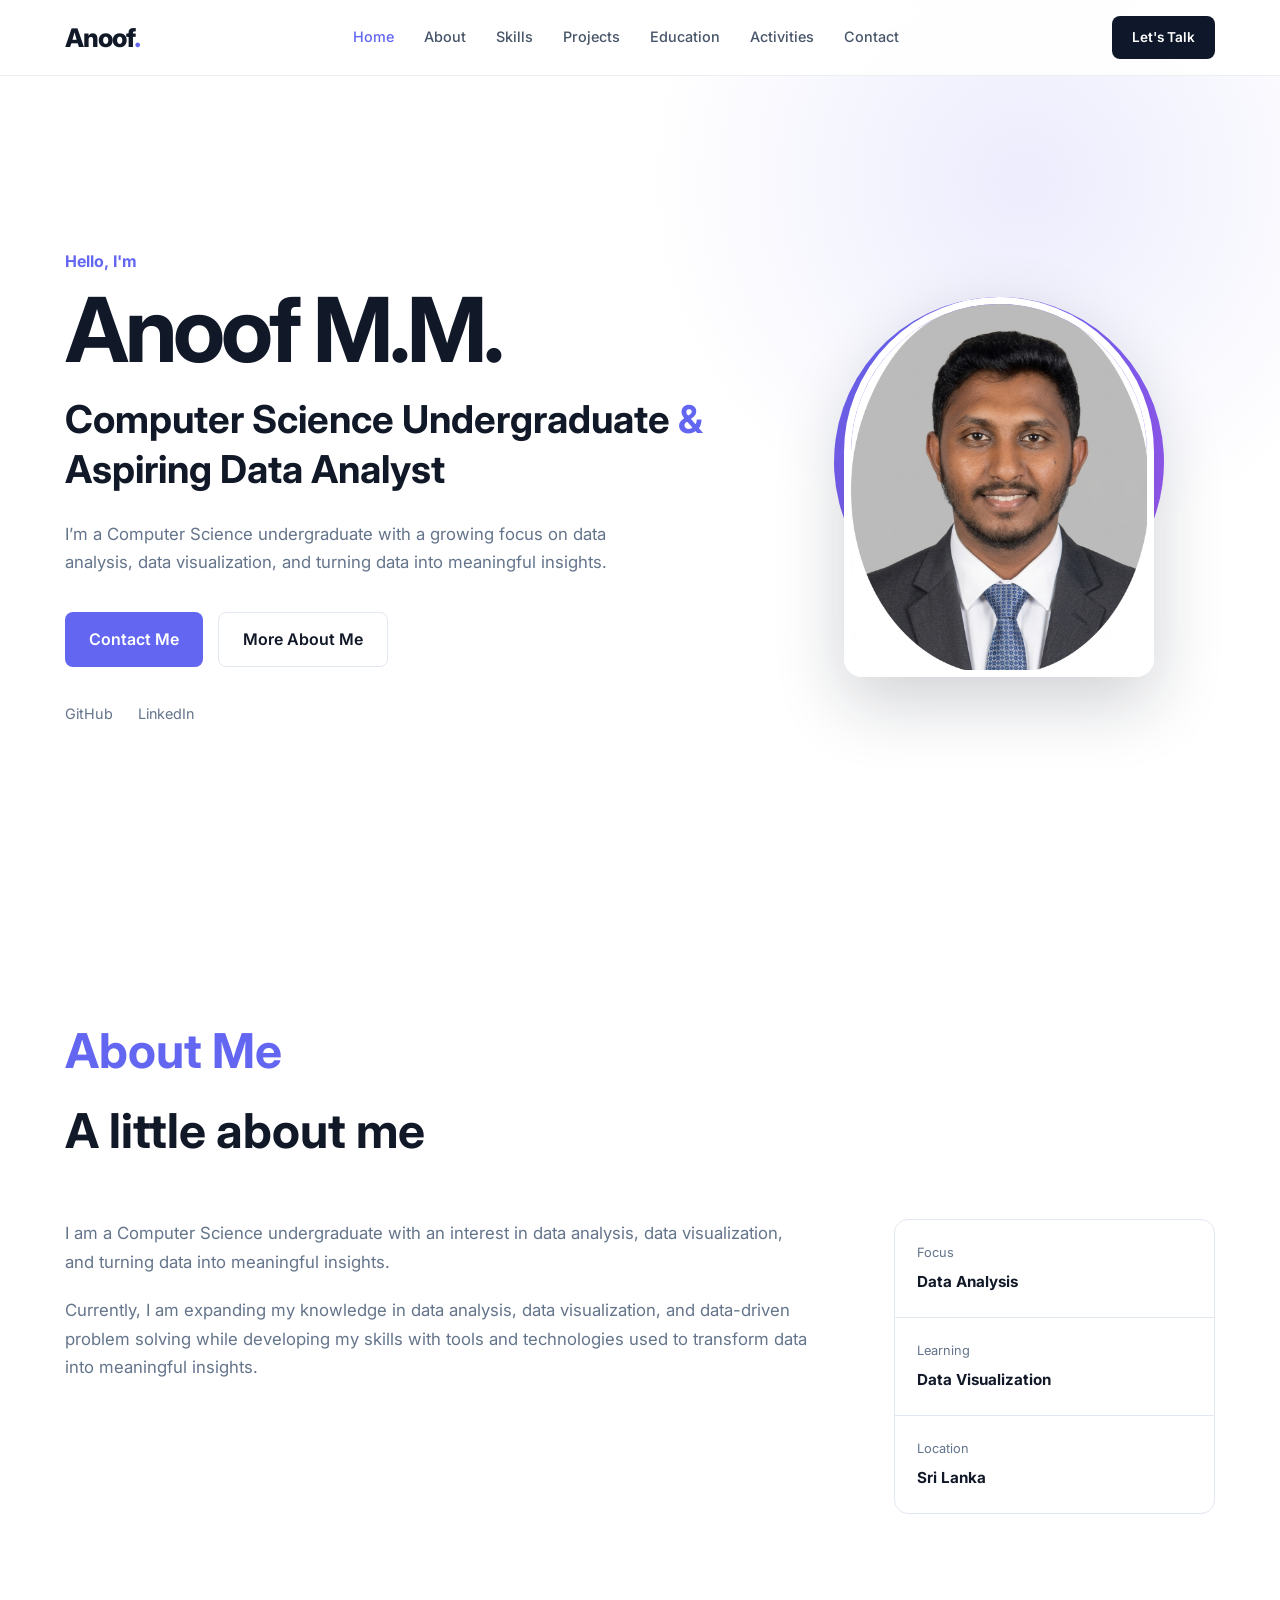
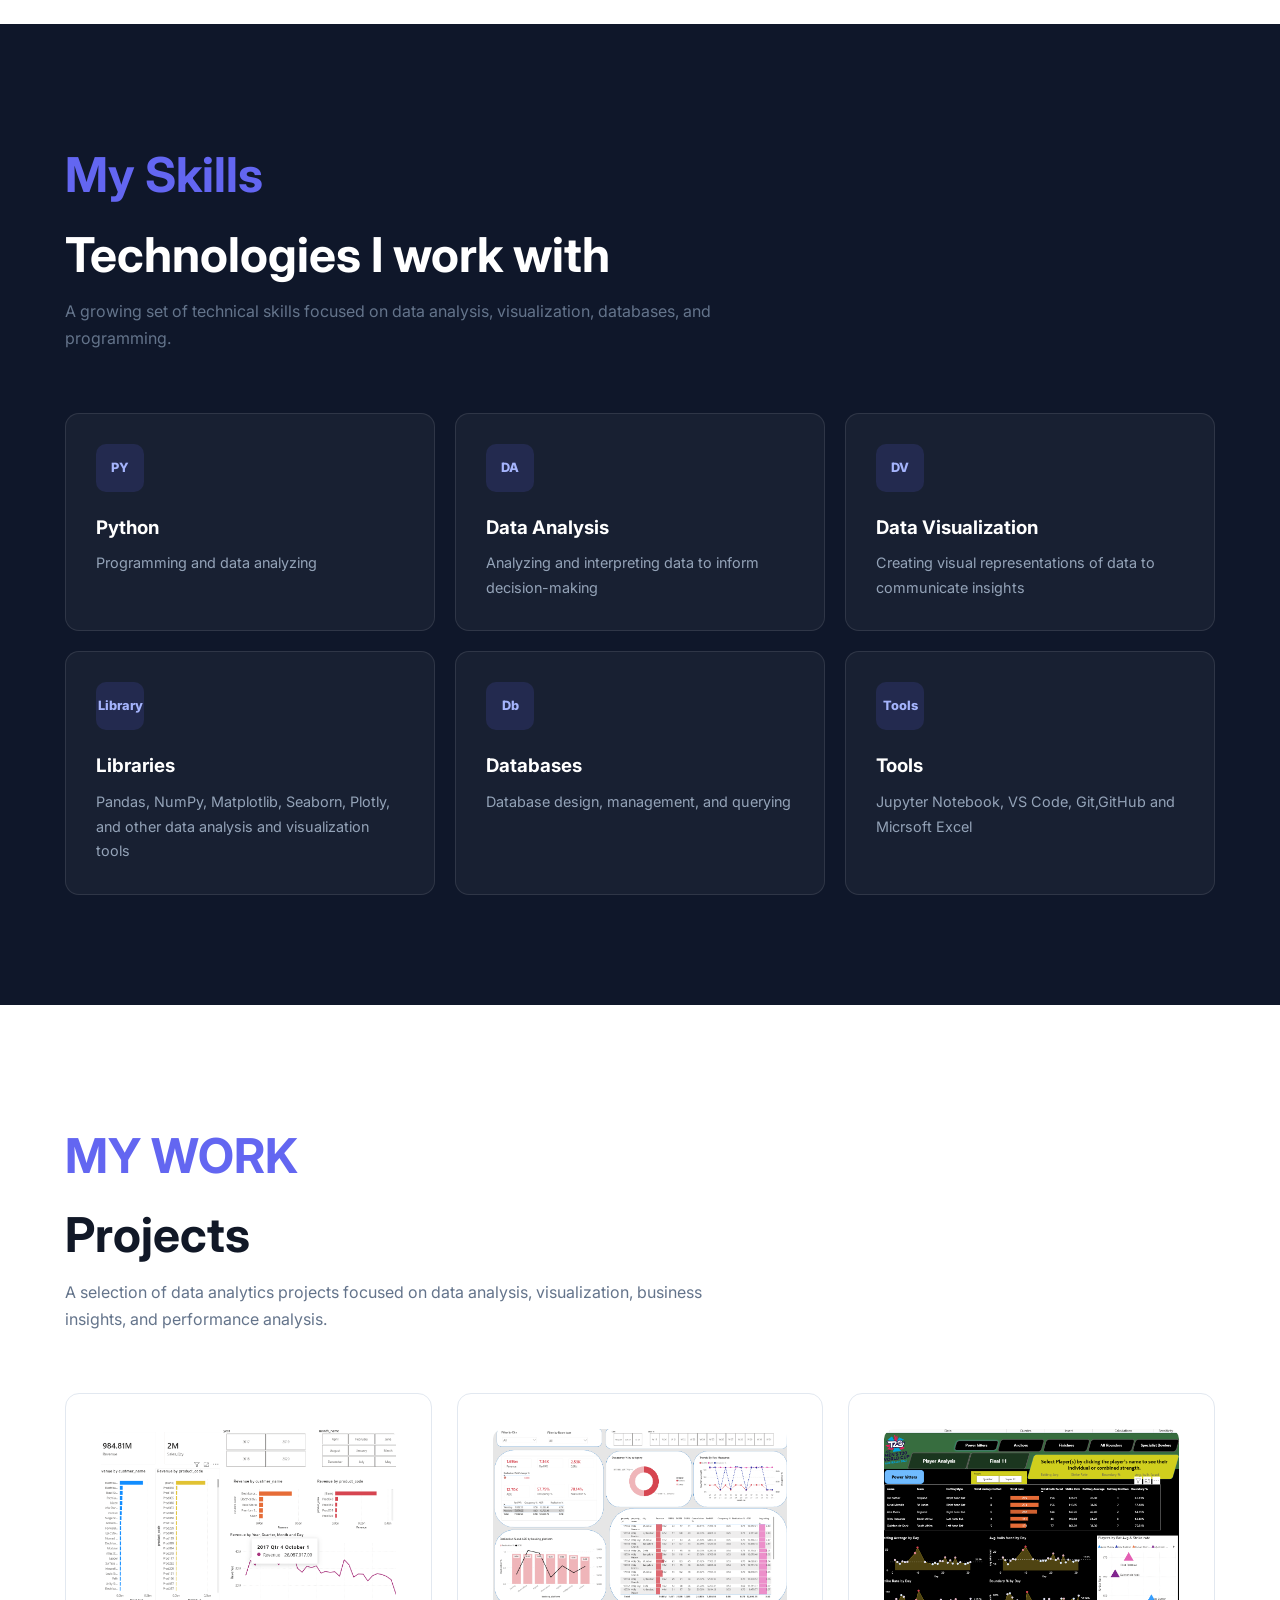
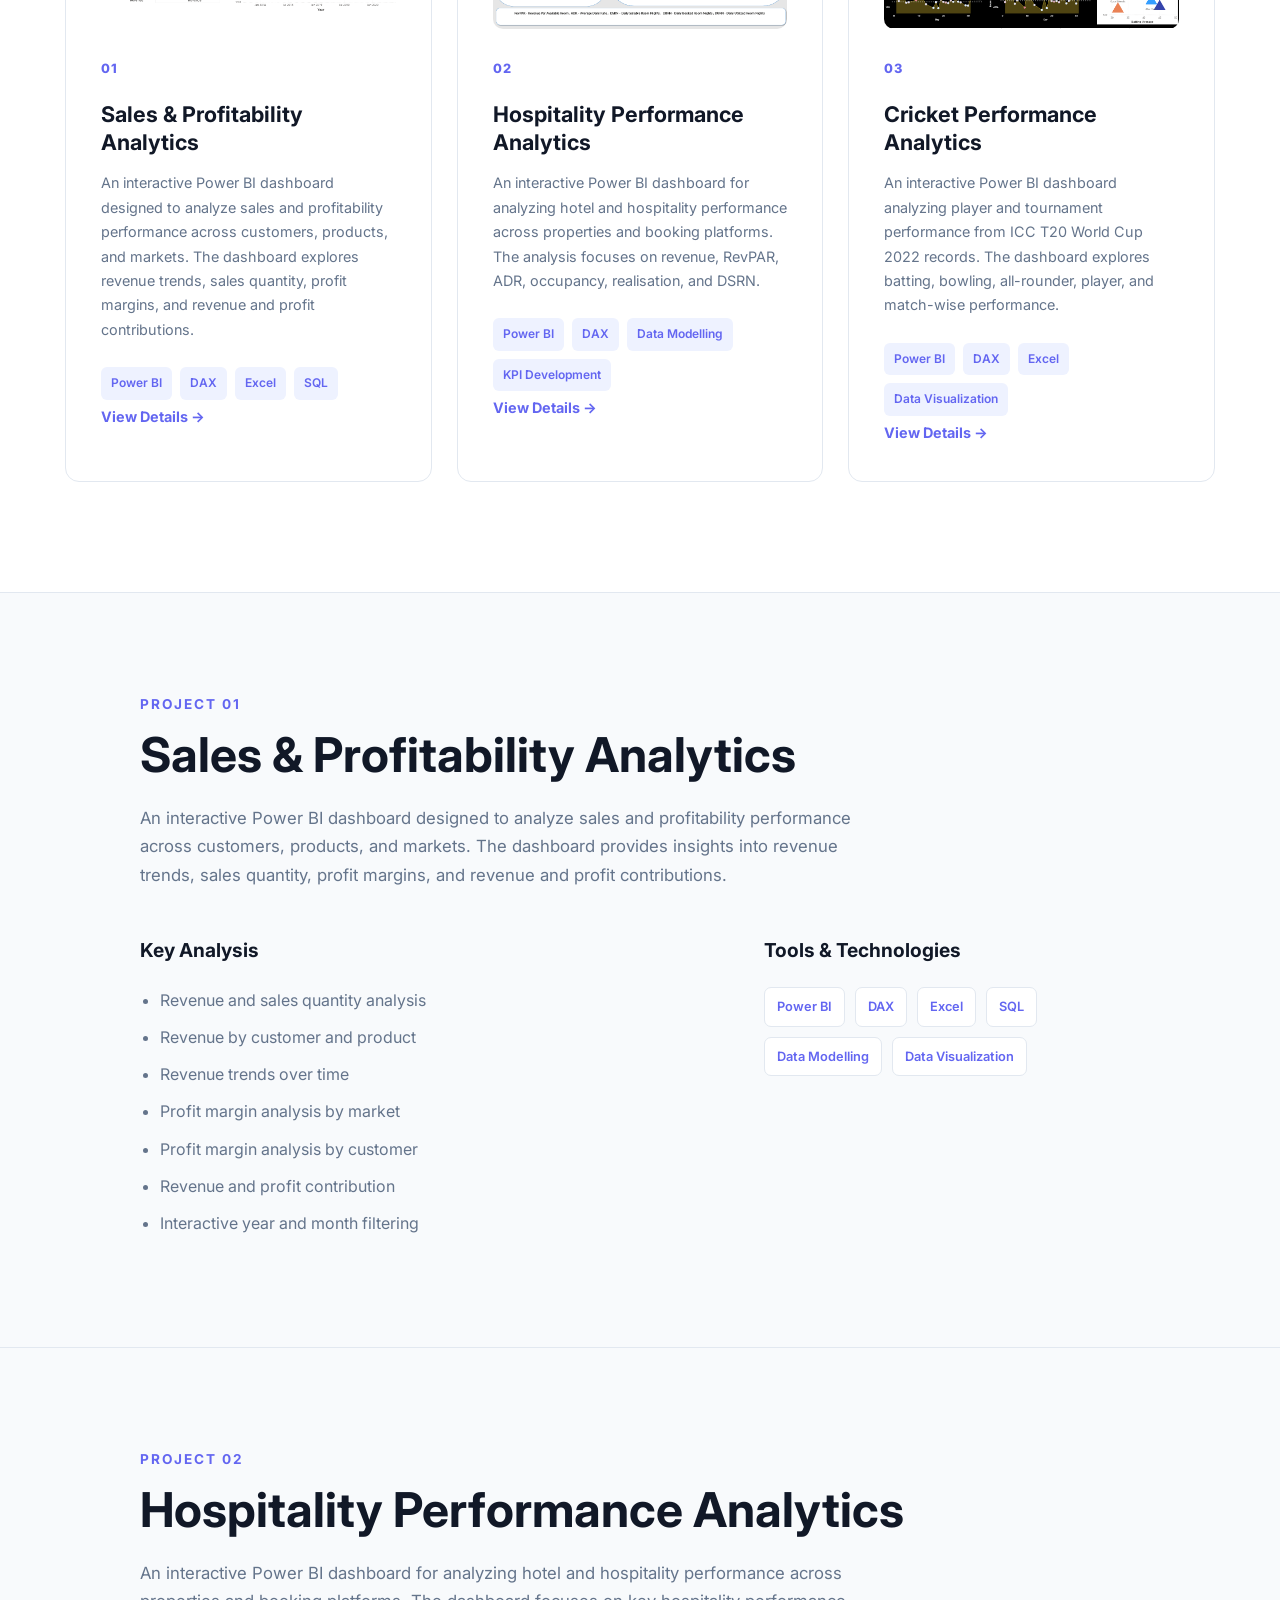
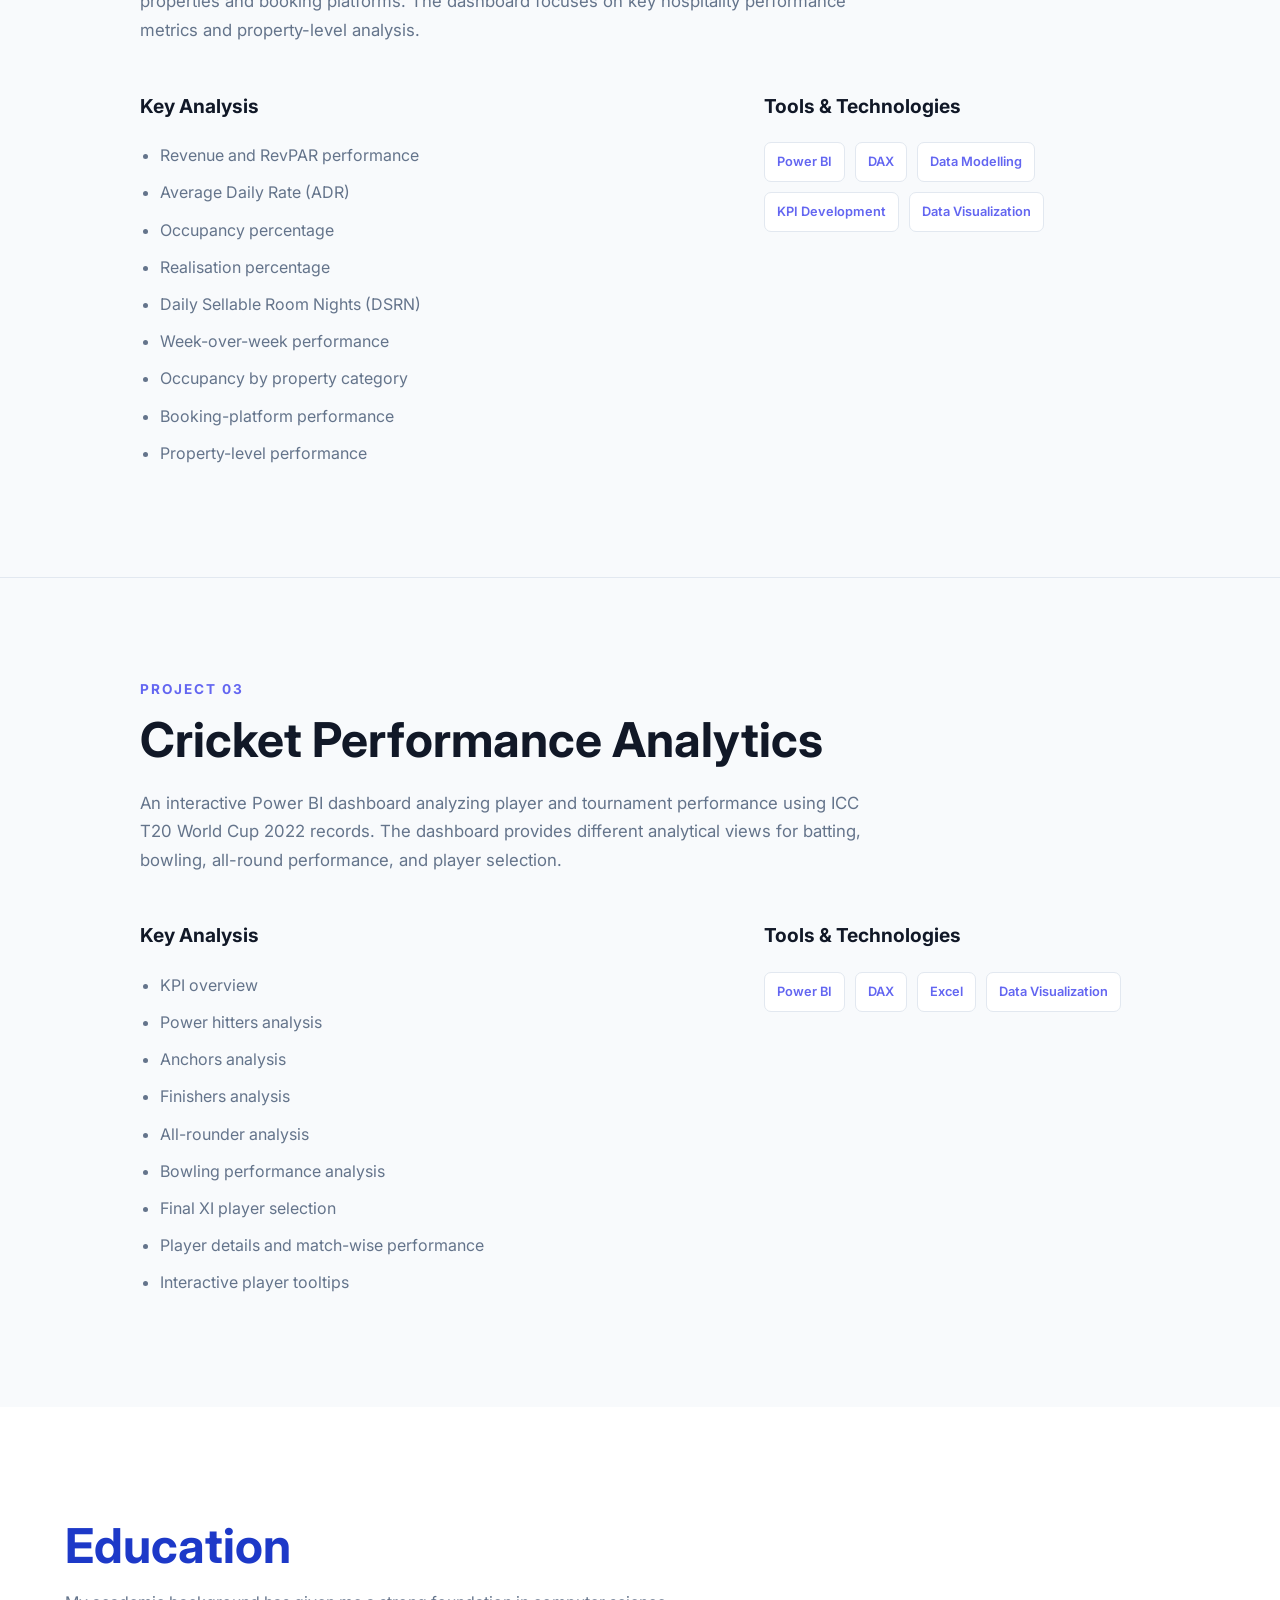
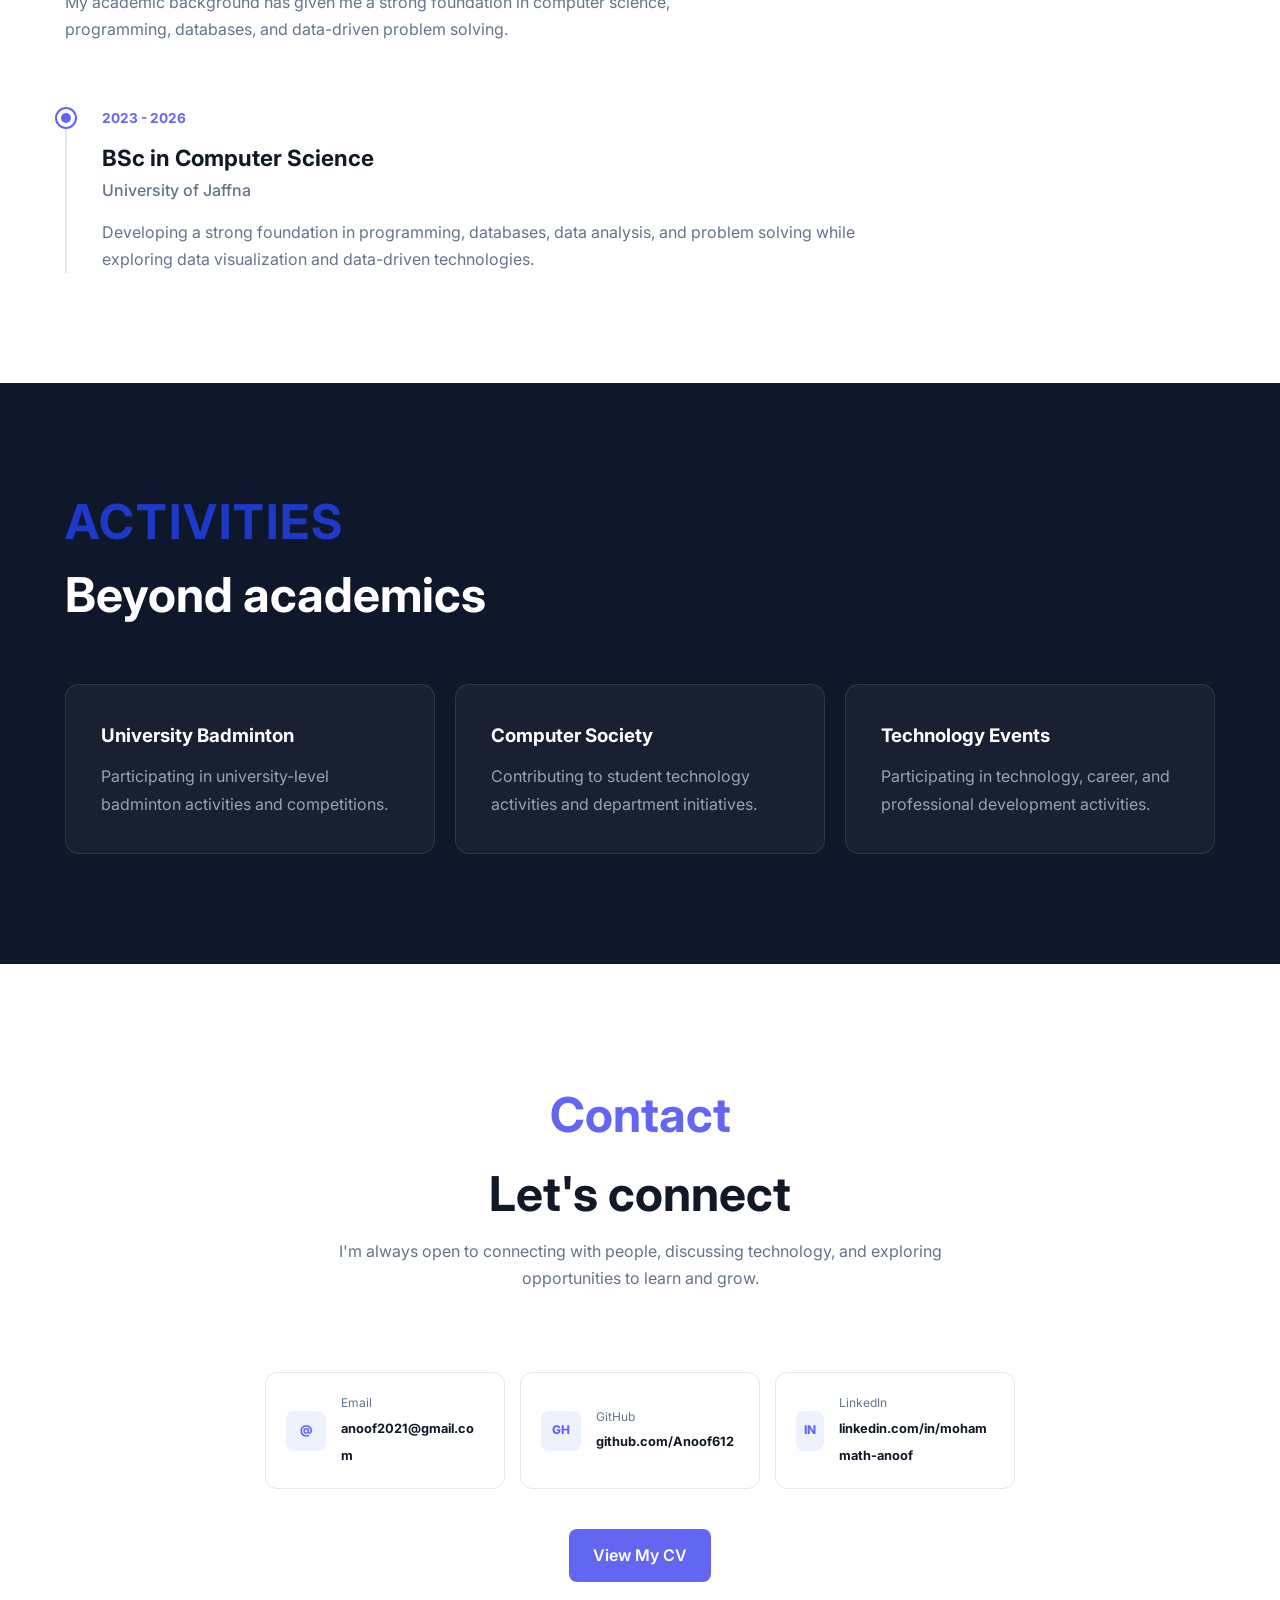
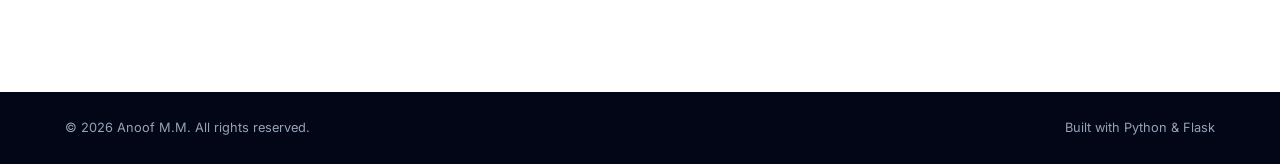
==== index.html @ aae14fd4 "Convert portfolio to static site" ====
<!DOCTYPE html>
<html lang="en">

<head>
    <meta charset="UTF-8">

    <meta name="viewport"
          content="width=device-width, initial-scale=1.0">

    <meta name="description"
          content="Personal portfolio of Anoof M.M. - Computer Science student and aspiring software developer.">

    <title>Anoof M.M. | Computer Science Student</title>

    <link rel="stylesheet"
          href="static/css/style.css">

    <link rel="preconnect"
          href="https://fonts.googleapis.com">

    <link rel="preconnect"
          href="https://fonts.gstatic.com"
          crossorigin>

    <link href="https://fonts.googleapis.com/css2?family=Inter:wght@400;500;600;700;800&display=swap"
          rel="stylesheet">
</head>

<body>

    <!-- ================= NAVBAR ================= -->

    <header class="navbar">

        <div class="container nav-container">

            <a href="#home" class="logo">
                Anoof<span>.</span>
            </a>

            <nav class="nav-menu" id="navMenu">

                <a href="#home" class="nav-link active">
                    Home
                </a>

                <a href="#about" class="nav-link">
                    About
                </a>

                <a href="#skills" class="nav-link">
                    Skills
                </a>

                <a href="#projects" class="nav-link">
                    Projects
                </a>

                <a href="#education" class="nav-link">
                    Education
                </a>

                <a href="#activities" class="nav-link">
                    Activities
                </a>

                <a href="#contact" class="nav-link">
                    Contact
                </a>

            </nav>

            <a href="#contact" class="nav-button">
                Let's Talk
            </a>

            <button class="menu-toggle"
                    id="menuToggle"
                    aria-label="Toggle navigation">

                ☰

            </button>

        </div>

    </header>


    <!-- ================= HERO ================= -->

    <main>

        <section class="hero" id="home">

            <div class="container hero-container">

                <div class="hero-content">

                    <p class="hero-small-text">
                        Hello, I'm
                    </p>

                    <h1>
                        Anoof M.M.
                    </h1>

                    <h2>
                        Computer Science Undergraduate
                        <span>&</span>
                        Aspiring Data Analyst
                    </h2>

                    <p class="hero-description">
                        I’m a Computer Science undergraduate with a growing focus
                        on data analysis, data visualization, and turning data into
                        meaningful insights.
                    </p>

                    <div class="hero-buttons">

                        <a href="#contact"
                           class="btn btn-primary">
                            Contact Me
                        </a>

                        <a href="#about"
                           class="btn btn-secondary">
                            More About Me
                        </a>

                    </div>

                    <div class="social-links">

                        <a href="https://github.com/Anoof612"
                           target="_blank"
                           rel="noopener noreferrer">
                            GitHub
                        </a>

                        <a href="https://linkedin.com/in/mohammath-anoof"
                           target="_blank"
                           rel="noopener noreferrer">
                            LinkedIn
                        </a>

                    </div>

                </div>


                <div class="hero-image-container">

                    <div class="hero-image-background"></div>

                    <img src="static/images/profile.png"
                         alt="Anoof M.M."
                         class="profile-image">

                </div>

            </div>

        </section>


        <!-- ================= ABOUT ================= -->

        <section class="section" id="about">

            <div class="container">

                <div class="section-heading">

                    <p class="section-label section-title">
                        About Me
                    </p>

                    <h2>
                        A little about me
                    </h2>

                </div>


                <div class="about-content">

                    <div class="about-text">

                        <p>
                            I am a Computer Science undergraduate with an
                            interest in data analysis, data visualization, and
                            turning data into meaningful insights.
                        </p>

                

                        <p>
                            Currently, I am expanding my knowledge in data analysis, data visualization, 
                            and data-driven problem solving while developing my skills with tools and technologies used to 
                            transform data into meaningful insights.

                        </p>

                    </div>


                    <div class="about-card">

                        <div class="about-card-item">
                            <span>Focus</span>
                            <strong>Data Analysis</strong>
                        </div>

                        <div class="about-card-item">
                            <span>Learning</span>
                            <strong>Data Visualization</strong>
                        </div>

                        <div class="about-card-item">
                            <span>Location</span>
                            <strong>Sri Lanka</strong>
                        </div>

                    </div>

                </div>

            </div>

        </section>


        <!-- ================= SKILLS ================= -->

        <section class="section section-dark" id="skills">

            <div class="container">

                <div class="section-heading">

                    <p class="section-label section-title">
                        My Skills
                    </p>

                    <h2>
                        Technologies I work with
                    </h2>
                    <p>
                        A growing set of technical skills focused on data analysis, visualization, databases, and programming.
                    </p>

                </div>


                <div class="skills-grid">

                    <div class="skill-card">

                        <div class="skill-icon">
                            PY
                        </div>

                        <h3>
                            Python
                        </h3>

                        <p>
                            Programming and data analyzing
                        </p>

                    </div>


                    <div class="skill-card">

                        <div class="skill-icon">
                            DA
                        </div>

                        <h3>
                            Data Analysis
                        </h3>

                        <p>
                            Analyzing and interpreting data to inform decision-making
                        </p>

                    </div>


                    <div class="skill-card">

                        <div class="skill-icon">
                            DV
                        </div>

                        <h3>
                           Data Visualization
                        </h3>

                        <p>
                            Creating visual representations of data to communicate insights
                        </p>

                    </div>


                    <div class="skill-card">

                        <div class="skill-icon">
                            Library
                        </div>

                        <h3>
                            Libraries
                        </h3>

                        <p>
                            
                            Pandas, NumPy, Matplotlib, Seaborn, Plotly, and other data analysis and visualization tools
                        </p>

                    </div>


                    <div class="skill-card">

                        <div class="skill-icon">
                            Db
                        </div>

                        <h3>
                            Databases
                        </h3>

                        <p>
                            Database design, management, and querying
                        </p>

                    </div>


                    <div class="skill-card">

                        <div class="skill-icon">
                            Tools
                        </div>

                        <h3>
                            Tools
                        </h3>

                        <p>
                            Jupyter Notebook, VS Code, Git,GitHub and Micrsoft Excel
                        </p>

                    </div>

                </div>

            </div>

        </section>

        
<!-- =========================================
     PROJECTS
========================================= -->

<section class="section" id="projects">

    <div class="container">

        <div class="section-heading">

            <p class="section-label section-title">
                MY WORK
            </p>

            <h2 class="section-title">
                Projects
            </h2>

            <p>
                A selection of data analytics projects focused on
                data analysis, visualization, business insights,
                and performance analysis.
            </p>

        </div>


        <div class="projects-grid">


            <!-- PROJECT 1 -->

            <div class="project-card">

                <div class="project-image">
                    <img src="static/images/sales-dashboard.png"
                         alt="Sales & Profitability Analytics">
                </div>

                <div class="project-content">

                    <span class="project-number">
                        01
                    </span>

                    <h3>
                        Sales & Profitability Analytics
                    </h3>

                    <p>
                        An interactive Power BI dashboard designed
                        to analyze sales and profitability performance
                        across customers, products, and markets.
                        The dashboard explores revenue trends,
                        sales quantity, profit margins, and revenue
                        and profit contributions.
                    </p>

                    <div class="project-tools">

                        <span>Power BI</span>
                        <span>DAX</span>
                        <span>Excel</span>
                        <span>SQL</span>

                    </div>

                    <a href="#project-sales" class="project-link">
                        View Details →
                    </a>

                </div>

            </div>


            <!-- PROJECT 2 -->

            <div class="project-card">

                <div class="project-image">
                    <img src="static/images/hospitality-dashboard.png"
                         alt="Hospitality Performance Analytics">
                </div>

                <div class="project-content">

                    <span class="project-number">
                        02
                    </span>

                    <h3>
                        Hospitality Performance Analytics
                    </h3>

                    <p>
                        An interactive Power BI dashboard for
                        analyzing hotel and hospitality performance
                        across properties and booking platforms.
                        The analysis focuses on revenue, RevPAR,
                        ADR, occupancy, realisation, and DSRN.
                    </p>

                    <div class="project-tools">

                        <span>Power BI</span>
                        <span>DAX</span>
                        <span>Data Modelling</span>
                        <span>KPI Development</span>

                    </div>

                    <a href="#project-hospitality" class="project-link">
                        View Details →
                    </a>

                </div>

            </div>


            <!-- PROJECT 3 -->

            <div class="project-card">

                <div class="project-image">
                    <img src="static/images/cricket-dashboard.png"
                         alt="Cricket Performance Analytics">
                </div>

                <div class="project-content">

                    <span class="project-number">
                        03
                    </span>

                    <h3>
                        Cricket Performance Analytics
                    </h3>

                    <p>
                        An interactive Power BI dashboard analyzing
                        player and tournament performance from
                        ICC T20 World Cup 2022 records. The dashboard
                        explores batting, bowling, all-rounder,
                        player, and match-wise performance.
                    </p>

                    <div class="project-tools">

                        <span>Power BI</span>
                        <span>DAX</span>
                        <span>Excel</span>
                        <span>Data Visualization</span>

                    </div>
                    
                    <a href="#project-cricket" class="project-link">
                        View Details →
                    </a>

                </div>

            </div>


        </div>

    </div>

</section>



<!-- =========================================
     PROJECT DETAILS
========================================= -->

<section class="project-details-section" id="project-sales">

    <div class="container">

        <div class="project-details">

            <p class="section-label">
                PROJECT 01
            </p>

            <h2>Sales & Profitability Analytics</h2>

            <p class="project-details-description">
                An interactive Power BI dashboard designed to analyze
                sales and profitability performance across customers,
                products, and markets. The dashboard provides insights
                into revenue trends, sales quantity, profit margins,
                and revenue and profit contributions.
            </p>

            <div class="project-details-grid">

                <div>
                    <h3>Key Analysis</h3>

                    <ul>
                        <li>Revenue and sales quantity analysis</li>
                        <li>Revenue by customer and product</li>
                        <li>Revenue trends over time</li>
                        <li>Profit margin analysis by market</li>
                        <li>Profit margin analysis by customer</li>
                        <li>Revenue and profit contribution</li>
                        <li>Interactive year and month filtering</li>
                    </ul>
                </div>

                <div>
                    <h3>Tools & Technologies</h3>

                    <div class="detail-tools">
                        <span>Power BI</span>
                        <span>DAX</span>
                        <span>Excel</span>
                        <span>SQL</span>
                        <span>Data Modelling</span>
                        <span>Data Visualization</span>
                    </div>
                </div>

            </div>

        </div>

    </div>

</section>


<!-- =========================================
     PROJECT 02 DETAILS
========================================= -->

<section class="project-details-section" id="project-hospitality">

    <div class="container">

        <div class="project-details">

            <p class="section-label">
                PROJECT 02
            </p>

            <h2>Hospitality Performance Analytics</h2>

            <p class="project-details-description">
                An interactive Power BI dashboard for analyzing hotel
                and hospitality performance across properties and
                booking platforms. The dashboard focuses on key
                hospitality performance metrics and property-level
                analysis.
            </p>

            <div class="project-details-grid">

                <div>
                    <h3>Key Analysis</h3>

                    <ul>
                        <li>Revenue and RevPAR performance</li>
                        <li>Average Daily Rate (ADR)</li>
                        <li>Occupancy percentage</li>
                        <li>Realisation percentage</li>
                        <li>Daily Sellable Room Nights (DSRN)</li>
                        <li>Week-over-week performance</li>
                        <li>Occupancy by property category</li>
                        <li>Booking-platform performance</li>
                        <li>Property-level performance</li>
                    </ul>
                </div>

                <div>
                    <h3>Tools & Technologies</h3>

                    <div class="detail-tools">
                        <span>Power BI</span>
                        <span>DAX</span>
                        <span>Data Modelling</span>
                        <span>KPI Development</span>
                        <span>Data Visualization</span>
                    </div>
                </div>

            </div>

        </div>

    </div>

</section>


<!-- =========================================
     PROJECT 03 DETAILS
========================================= -->

<section class="project-details-section" id="project-cricket">

    <div class="container">

        <div class="project-details">

            <p class="section-label">
                PROJECT 03
            </p>

            <h2>Cricket Performance Analytics</h2>

            <p class="project-details-description">
                An interactive Power BI dashboard analyzing player
                and tournament performance using ICC T20 World Cup
                2022 records. The dashboard provides different
                analytical views for batting, bowling, all-round
                performance, and player selection.
            </p>

            <div class="project-details-grid">

                <div>
                    <h3>Key Analysis</h3>

                    <ul>
                        <li>KPI overview</li>
                        <li>Power hitters analysis</li>
                        <li>Anchors analysis</li>
                        <li>Finishers analysis</li>
                        <li>All-rounder analysis</li>
                        <li>Bowling performance analysis</li>
                        <li>Final XI player selection</li>
                        <li>Player details and match-wise performance</li>
                        <li>Interactive player tooltips</li>
                    </ul>
                </div>

                <div>
                    <h3>Tools & Technologies</h3>

                    <div class="detail-tools">
                        <span>Power BI</span>
                        <span>DAX</span>
                        <span>Excel</span>
                        <span>Data Visualization</span>
                    </div>
                </div>

            </div>

        </div>

    </div>

</section>






        <!-- ================= EDUCATION ================= -->

        <section class="section" id="education">

            <div class="container">

                <div class="section-heading">

                    <p class="education-title">
                        Education
                    </p>

                    <p>
                        My academic background has given me a strong foundation in computer science, 
                        programming, databases, and data-driven problem solving.
                    </p>

                </div>


                <div class="timeline">

                    <div class="timeline-item">

                        <div class="timeline-dot"></div>

                        <div class="timeline-content">

                            <span class="timeline-date">
                                2023 - 2026
                            </span>

                            <h3>
                                BSc in Computer Science
                            </h3>

                            <h4>
                                University of Jaffna
                            </h4>

                            <p>
                                Developing a strong foundation in programming, databases, data analysis, and
                                problem solving while exploring data visualization and data-driven technologies.
                            </p>

                        </div>

                    </div>

                </div>

            </div>

        </section>


        <!-- ================= ACTIVITIES ================= -->

        <section class="section section-dark" id="activities">

            <div class="container">

                <div class="section-heading">

                    <p class="section-label education-title">
                        Activities
                    </p>

                    <h2>
                        Beyond academics
                    </h2>

                </div>


                <div class="activity-grid">

                    <div class="activity-card">

                        <h3>
                            University Badminton
                        </h3>

                        <p>
                            Participating in university-level
                            badminton activities and competitions.
                        </p>

                    </div>


                    <div class="activity-card">

                        <h3>
                            Computer Society
                        </h3>

                        <p>
                            Contributing to student technology
                            activities and department initiatives.
                        </p>

                    </div>


                    <div class="activity-card">

                        <h3>
                            Technology Events
                        </h3>

                        <p>
                            Participating in technology, career,
                            and professional development activities.
                        </p>

                    </div>

                </div>

            </div>

        </section>


        <!-- ================= CONTACT ================= -->

        <section class="section contact-section"
                 id="contact">

            <div class="container contact-container">

                <div class="section-heading">

                    <p class="section-label section-title">
                        Contact
                    </p>

                    <h2>
                        Let's connect
                    </h2>

                    <p>
                        I'm always open to connecting with people,
                        discussing technology, and exploring
                        opportunities to learn and grow.
                    </p>

                </div>


                <div class="contact-links">

                    <a href="mailto:anoof2021@gmail.com"
                       class="contact-card">

                        <span class="contact-icon">
                            @
                        </span>

                        <div>
                            <span>Email</span>
                            <strong>
                                anoof2021@gmail.com
                            </strong>
                        </div>

                    </a>


                    <a href="https://github.com/Anoof612"
                       target="_blank"
                       rel="noopener noreferrer"
                       class="contact-card">

                        <span class="contact-icon">
                            GH
                        </span>

                        <div>
                            <span>GitHub</span>
                            <strong>
                                github.com/Anoof612
                            </strong>
                        </div>

                    </a>


                    <a href="https://linkedin.com/in/mohammath-anoof"
                       target="_blank"
                       rel="noopener noreferrer"
                       class="contact-card">

                        <span class="contact-icon">
                            IN
                        </span>

                        <div>
                            <span>LinkedIn</span>
                            <strong>
                                linkedin.com/in/mohammath-anoof
                            </strong>
                        </div>

                    </a>

                </div>


                <a href="static/resume/Anoof-CV.pdf"
                   class="btn btn-primary download-btn"
                   target="_blank">

                    View My CV

                </a>

            </div>

        </section>

    </main>


    <!-- ================= FOOTER ================= -->

    <footer>

        <div class="container footer-container">

            <p>
                © 2026 Anoof M.M. All rights reserved.
            </p>

            <p>
                Built with Python & Flask
            </p>

        </div>

    </footer>


    <script src="static/js/script.js">
    </script>

</body>

</html>
---- static/css/style.css ----
/* =========================================
   RESET
========================================= */

* {
    margin: 0;
    padding: 0;
    box-sizing: border-box;
}

html {
    scroll-behavior: smooth;
}

body {
    font-family: "Inter", sans-serif;
    background: #ffffff;
    color: #111827;
    line-height: 1.7;
}

a {
    text-decoration: none;
    color: inherit;
}

img {
    max-width: 100%;
    display: block;
}


/* =========================================
   VARIABLES
========================================= */

:root {
    --primary: #6366f1;
    --primary-dark: #4f46e5;

    --dark: #0f172a;
    --dark-light: #111827;

    --text: #111827;
    --text-light: #64748b;

    --border: #e2e8f0;

    --white: #ffffff;

    --container: 1150px;

    --transition: 0.3s ease;
}


/* =========================================
   GENERAL
========================================= */

.container {
    width: min(92%, var(--container));
    margin: 0 auto;
}

.section {
    padding: 110px 0;
}

.section-dark {
    background: var(--dark);
    color: white;
}

.section-heading {
    margin-bottom: 60px;
}

.section-label {
    color: var(--primary);
    font-size: 0.85rem;
    font-weight: 700;
    text-transform: uppercase;
    letter-spacing: 2px;
    margin-bottom: 10px;
}
.section-title {
    font-size: clamp(2rem, 4vw, 3rem);
    font-weight: 700;
    letter-spacing: 0;
    text-transform: none;
}

.section-heading h2 {
    font-size: clamp(2rem, 4vw, 3rem);
    line-height: 1.2;
    margin-bottom: 15px;
}

.section-heading > p:last-child {
    max-width: 650px;
    color: var(--text-light);
}


/* =========================================
   NAVBAR
========================================= */

.navbar {
    position: fixed;
    top: 0;
    left: 0;
    width: 100%;

    z-index: 1000;

    background: rgba(255, 255, 255, 0.9);

    backdrop-filter: blur(15px);

    border-bottom: 1px solid rgba(226, 232, 240, 0.7);
}

.nav-container {
    height: 75px;

    display: flex;
    align-items: center;
    justify-content: space-between;
}

.logo {
    font-size: 1.6rem;
    font-weight: 800;
    letter-spacing: -1px;
}

.logo span {
    color: var(--primary);
}

.nav-menu {
    display: flex;
    gap: 30px;
}

.nav-link {
    color: #475569;
    font-size: 0.9rem;
    font-weight: 500;

    transition: var(--transition);
}

.nav-link:hover,
.nav-link.active {
    color: var(--primary);
}

.nav-button {
    padding: 10px 20px;

    background: var(--dark);
    color: white;

    border-radius: 8px;

    font-size: 0.85rem;
    font-weight: 600;

    transition: var(--transition);
}

.nav-button:hover {
    background: var(--primary);
}

.menu-toggle {
    display: none;

    border: none;
    background: transparent;

    font-size: 1.7rem;
    cursor: pointer;
}


/* =========================================
   HERO
========================================= */

.hero {
    min-height: 100vh;

    display: flex;
    align-items: center;

    padding-top: 75px;

    background:
        radial-gradient(
            circle at 80% 20%,
            rgba(99, 102, 241, 0.12),
            transparent 30%
        );
}

.hero-container {
    display: grid;

    grid-template-columns:
        1.2fr
        0.8fr;

    align-items: center;

    gap: 70px;
}

.hero-small-text {
    color: var(--primary);

    font-size: 1rem;

    font-weight: 700;

    margin-bottom: 10px;
}

.hero h1 {
    font-size: clamp(3.2rem, 7vw, 6rem);

    line-height: 1;

    letter-spacing: -4px;

    margin-bottom: 20px;
}

.hero h2 {
    font-size: clamp(1.5rem, 3vw, 2.5rem);

    line-height: 1.3;

    max-width: 700px;

    margin-bottom: 25px;
}

.hero h2 span {
    color: var(--primary);
}

.hero-description {
    color: var(--text-light);

    max-width: 600px;

    font-size: 1.05rem;

    margin-bottom: 35px;
}

.hero-buttons {
    display: flex;
    gap: 15px;

    flex-wrap: wrap;
}

.btn {
    display: inline-flex;

    align-items: center;
    justify-content: center;

    padding: 13px 24px;

    border-radius: 8px;

    font-weight: 600;

    transition: var(--transition);
}

.btn-primary {
    background: var(--primary);
    color: white;
}

.btn-primary:hover {
    background: var(--primary-dark);

    transform: translateY(-2px);
}

.btn-secondary {
    border: 1px solid var(--border);

    color: var(--text);
}

.btn-secondary:hover {
    border-color: var(--primary);

    color: var(--primary);
}

.social-links {
    display: flex;

    gap: 25px;

    margin-top: 35px;

    color: var(--text-light);

    font-size: 0.9rem;
}

.social-links a {
    transition: var(--transition);
}

.social-links a:hover {
    color: var(--primary);
}


/* =========================================
   HERO IMAGE
========================================= */

.hero-image-container {
    position: relative;

    display: flex;

    justify-content: center;
}

.hero-image-background {
    position: absolute;

    width: 330px;
    height: 330px;

    border-radius: 50%;

    background:
        linear-gradient(
            135deg,
            #6366f1,
            #a855f7
        );

    transform: rotate(8deg);
}

.profile-image {
    position: relative;

    width: 310px;
    height: 380px;

    object-fit: cover;

    border-radius: 170px 170px 20px 20px;

    border: 7px solid white;

    box-shadow:
        0 25px 70px rgba(15, 23, 42, 0.2);
}


/* =========================================
   ABOUT
========================================= */

.about-content {
    display: grid;

    grid-template-columns:
        1.4fr
        0.6fr;

    gap: 80px;

    align-items: start;
}

.about-text p {
    color: var(--text-light);

    margin-bottom: 20px;

    font-size: 1.05rem;
}

.about-card {
    border: 1px solid var(--border);

    border-radius: 14px;

    overflow: hidden;
}

.about-card-item {
    padding: 22px;

    border-bottom: 1px solid var(--border);
}

.about-card-item:last-child {
    border-bottom: none;
}

.about-card-item span {
    display: block;

    color: var(--text-light);

    font-size: 0.8rem;

    margin-bottom: 4px;
}

.about-card-item strong {
    font-size: 0.95rem;
}


/* =========================================
   SKILLS
========================================= */

.skills-grid {
    display: grid;

    grid-template-columns:
        repeat(3, 1fr);

    gap: 20px;
}

.skill-card {
    padding: 30px;

    border: 1px solid rgba(255,255,255,0.1);

    background: rgba(255,255,255,0.04);

    border-radius: 14px;

    transition: var(--transition);
}

.skill-card:hover {
    transform: translateY(-7px);

    border-color: var(--primary);
}

.skill-icon {
    width: 48px;
    height: 48px;

    display: flex;

    align-items: center;
    justify-content: center;

    border-radius: 10px;

    background: rgba(99, 102, 241, 0.15);

    color: #a5b4fc;

    font-size: 0.8rem;

    font-weight: 800;

    margin-bottom: 20px;
}

.skill-card h3 {
    margin-bottom: 8px;
}

.skill-card p {
    color: #94a3b8;

    font-size: 0.9rem;
}


/* =========================================
   PROJECT IMAGES
========================================= */

.project-image {
    width: 100%;
    height: 200px;

    overflow: hidden;

    border-radius: 10px;

    margin-bottom: 25px;

    background: #f1f5f9;
}

.project-image img {
    width: 100%;
    height: 100%;

    object-fit: cover;

    transition: var(--transition);
}

.project-card:hover .project-image img {
    transform: scale(1.04);
}




/* =========================================
   PROJECTS
========================================= */

.projects-grid {
    display: grid;

    grid-template-columns:
        repeat(3, 1fr);

    gap: 25px;
}

.project-card {
    position: relative;

    padding: 35px;

    border: 1px solid var(--border);

    border-radius: 14px;

    background: white;

    transition: var(--transition);

    overflow: hidden;
}

.project-card:hover {
    transform: translateY(-7px);

    border-color: var(--primary);

    box-shadow:
        0 15px 40px rgba(15, 23, 42, 0.08);
}

.project-number {
    display: inline-block;

    color: var(--primary);

    font-size: 0.8rem;

    font-weight: 800;

    letter-spacing: 1px;

    margin-bottom: 20px;
}

.project-card h3 {
    font-size: 1.35rem;

    line-height: 1.3;

    margin-bottom: 15px;
}

.project-card p {
    color: var(--text-light);

    font-size: 0.9rem;

    margin-bottom: 25px;
}

.project-tools {
    display: flex;

    flex-wrap: wrap;

    gap: 8px;
}

.project-tools span {
    padding: 6px 10px;

    background: #eef2ff;

    color: var(--primary);

    border-radius: 6px;

    font-size: 0.75rem;

    font-weight: 600;
}


/* =========================================
   PROJECT DETAILS
========================================= */

.project-details-section {
    padding: 100px 0;

    background: #f8fafc;

    border-top: 1px solid var(--border);
}

.project-details {
    max-width: 1000px;

    margin: 0 auto;
}

.project-details h2 {
    font-size: clamp(2rem, 4vw, 3rem);

    line-height: 1.2;

    margin-bottom: 20px;
}

.project-details-description {
    max-width: 750px;

    color: var(--text-light);

    font-size: 1.05rem;

    margin-bottom: 45px;
}

.project-details-grid {
    display: grid;

    grid-template-columns:
        1.2fr
        0.8fr;

    gap: 60px;
}

.project-details-grid h3 {
    font-size: 1.2rem;

    margin-bottom: 20px;
}

.project-details-grid ul {
    padding-left: 20px;

    color: var(--text-light);
}

.project-details-grid li {
    margin-bottom: 10px;
}

.detail-tools {
    display: flex;

    flex-wrap: wrap;

    gap: 10px;
}

.detail-tools span {
    padding: 8px 12px;

    background: white;

    border: 1px solid var(--border);

    border-radius: 7px;

    color: var(--primary);

    font-size: 0.8rem;

    font-weight: 600;
}



/* =========================================
   PROJECT LINK
========================================= */

.project-link {
    display: inline-block;

    margin-top: 5px;

    color: var(--primary);

    font-size: 0.9rem;

    font-weight: 700;

    transition: var(--transition);
}

.project-link:hover {
    color: var(--primary-dark);

    transform: translateX(4px);
}



/* =========================================
   EDUCATION
========================================= */

.timeline {
    position: relative;

    max-width: 800px;

    border-left: 2px solid var(--border);

    padding-left: 35px;
}

.timeline-item {
    position: relative;
}

.timeline-dot {
    position: absolute;

    left: -45px;
    top: 5px;

    width: 18px;
    height: 18px;

    border-radius: 50%;

    background: var(--primary);

    border: 4px solid white;

    box-shadow: 0 0 0 2px var(--primary);
}

.timeline-date {
    color: var(--primary);

    font-size: 0.85rem;

    font-weight: 700;
}

.timeline-content h3 {
    font-size: 1.4rem;

    margin-top: 8px;
}

.timeline-content h4 {
    color: var(--text-light);

    font-weight: 500;

    margin-bottom: 15px;
}

.timeline-content p {
    color: var(--text-light);
}
.education-title {
    color: #1d39c8;
    font-size: clamp(2rem, 4vw, 3rem);
    line-height: 1.2;
    margin-bottom: 15px;
    font-weight: 700;
}




/* =========================================
   ACTIVITIES
========================================= */

.activity-grid {
    display: grid;

    grid-template-columns:
        repeat(3, 1fr);

    gap: 20px;
}

.activity-card {
    padding: 35px;

    border-radius: 14px;

    background: rgba(255,255,255,0.04);

    border: 1px solid rgba(255,255,255,0.1);
}

.activity-card h3 {
    margin-bottom: 12px;
}

.activity-card p {
    color: #94a3b8;
}


/* =========================================
   CONTACT
========================================= */

.contact-section {
    text-align: center;
}

.contact-container {
    display: flex;

    flex-direction: column;

    align-items: center;
}

.contact-container .section-heading > p:last-child {
    margin: 0 auto;
}

.contact-links {
    width: 100%;
    max-width: 750px;

    display: grid;

    grid-template-columns:
        repeat(3, 1fr);

    gap: 15px;

    margin: 20px 0 30px;
}

.contact-card {
    display: flex;

    align-items: center;

    gap: 15px;

    text-align: left;

    padding: 20px;

    border: 1px solid var(--border);

    border-radius: 12px;

    transition: var(--transition);
}

.contact-card:hover {
    border-color: var(--primary);

    transform: translateY(-4px);
}

.contact-icon {
    width: 40px;
    height: 40px;

    display: flex;

    align-items: center;
    justify-content: center;

    border-radius: 8px;

    background: #eef2ff;

    color: var(--primary);

    font-size: 0.75rem;

    font-weight: 800;
}

.contact-card span:not(.contact-icon) {
    display: block;

    color: var(--text-light);

    font-size: 0.75rem;
}

.contact-card strong {
    font-size: 0.8rem;

    word-break: break-word;
}

.download-btn {
    margin-top: 10px;
}


/* =========================================
   FOOTER
========================================= */

footer {
    background: #020617;

    color: #94a3b8;

    padding: 25px 0;
}

.footer-container {
    display: flex;

    align-items: center;

    justify-content: space-between;

    font-size: 0.8rem;
}


/* =========================================
   RESPONSIVE
========================================= */

@media (max-width: 900px) {

    .nav-menu {
        position: absolute;

        top: 75px;
        left: 0;

        width: 100%;

        display: none;

        flex-direction: column;

        gap: 0;

        background: white;

        border-bottom: 1px solid var(--border);
    }

    .nav-menu.show {
        display: flex;
    }

    .nav-link {
        padding: 15px 5%;
    }

    .nav-button {
        display: none;
    }

    .menu-toggle {
        display: block;
    }

    .hero-container {
        grid-template-columns: 1fr;

        text-align: center;
    }

    .hero-content {
        order: 2;
    }

    .hero-image-container {
        order: 1;
    }

    .hero-description {
        margin-left: auto;
        margin-right: auto;
    }

    .hero-buttons,
    .social-links {
        justify-content: center;
    }

    .about-content {
        grid-template-columns: 1fr;
    }

    .skills-grid,
    .activity-grid,
    .projects-grid {
        grid-template-columns: repeat(2, 1fr);
    }

    .contact-links {
        grid-template-columns: 1fr;
    }

    .project-details-grid {
    grid-template-columns: 1fr;
    gap: 35px;
    }
}


@media (max-width: 600px) {

    .section {
        padding: 80px 0;
    }

    .hero h1 {
        letter-spacing: -2px;
    }

    .hero-image-background {
        width: 250px;
        height: 250px;
    }

    .profile-image {
        width: 235px;
        height: 290px;
    }

    .skills-grid,
    .activity-grid,
    .projects-grid {
        grid-template-columns: 1fr;
    }

    .footer-container {
        flex-direction: column;

        gap: 8px;

        text-align: center;
    }
}
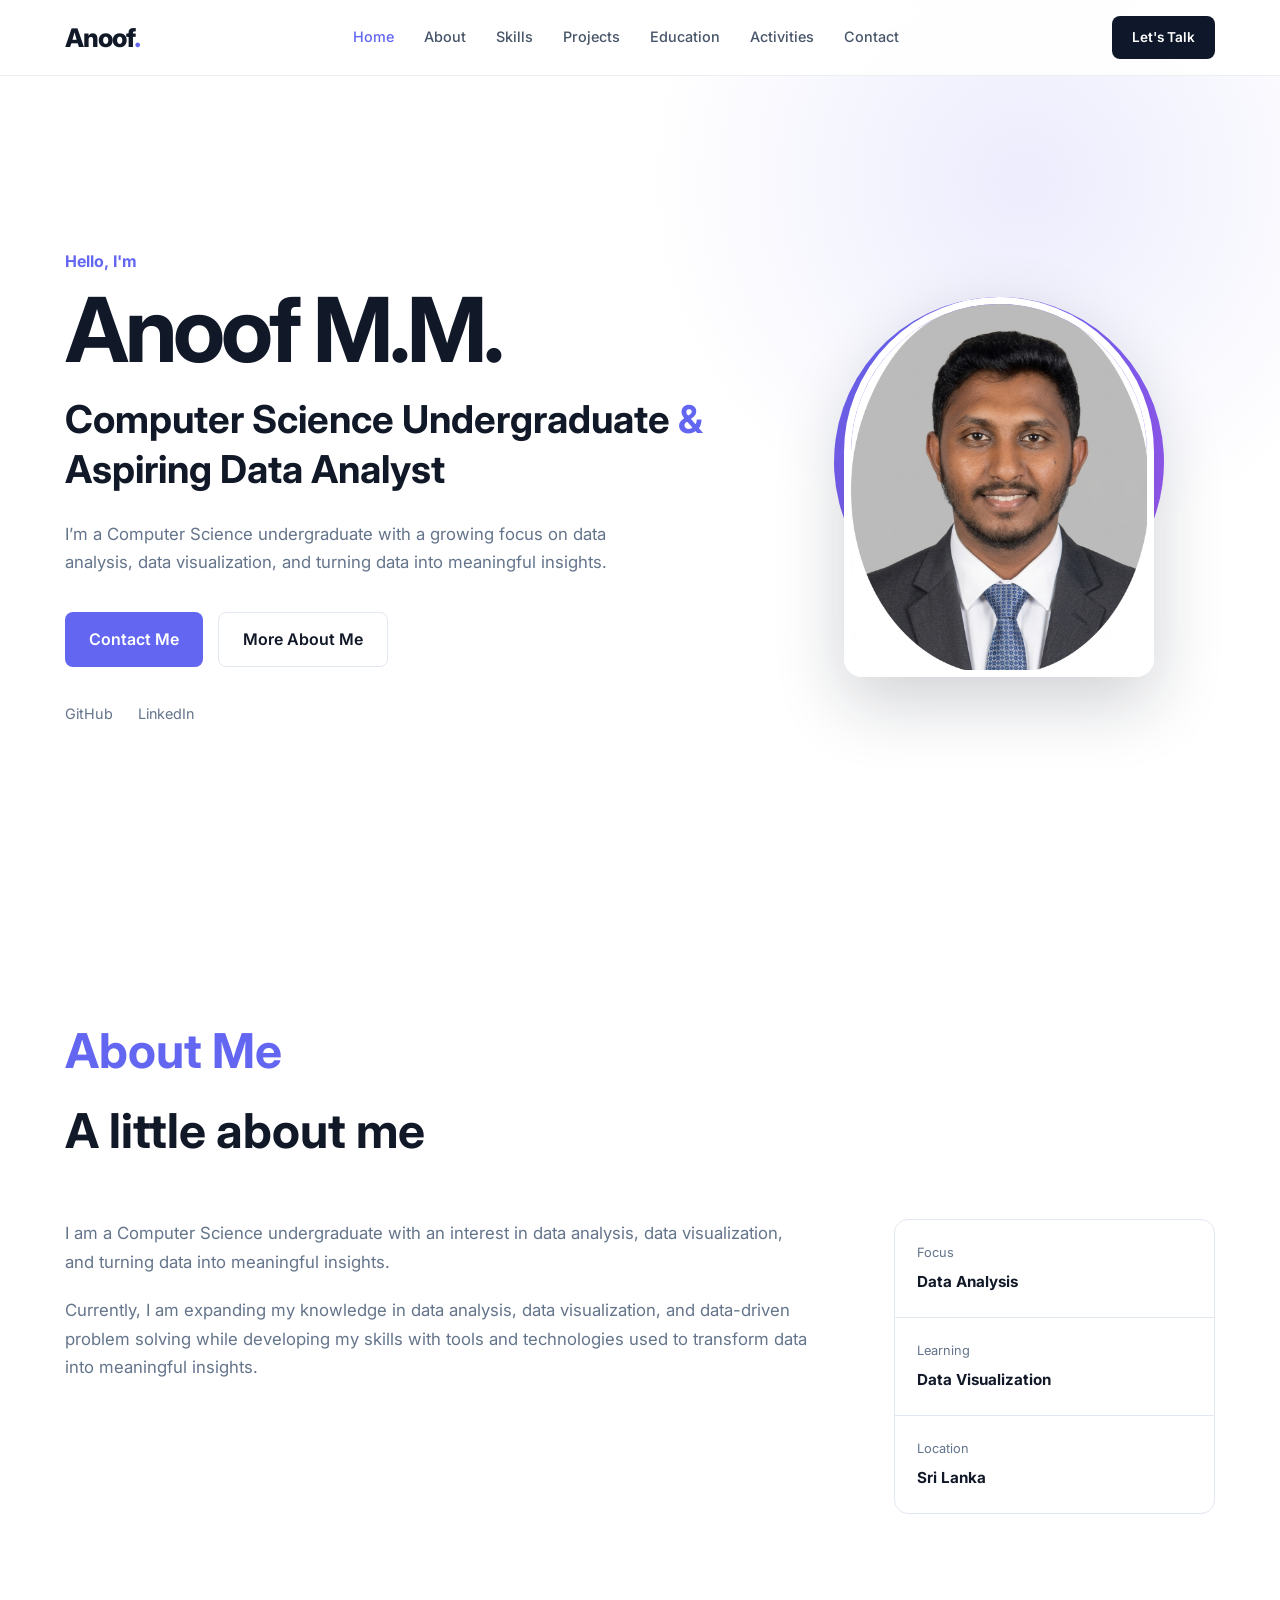
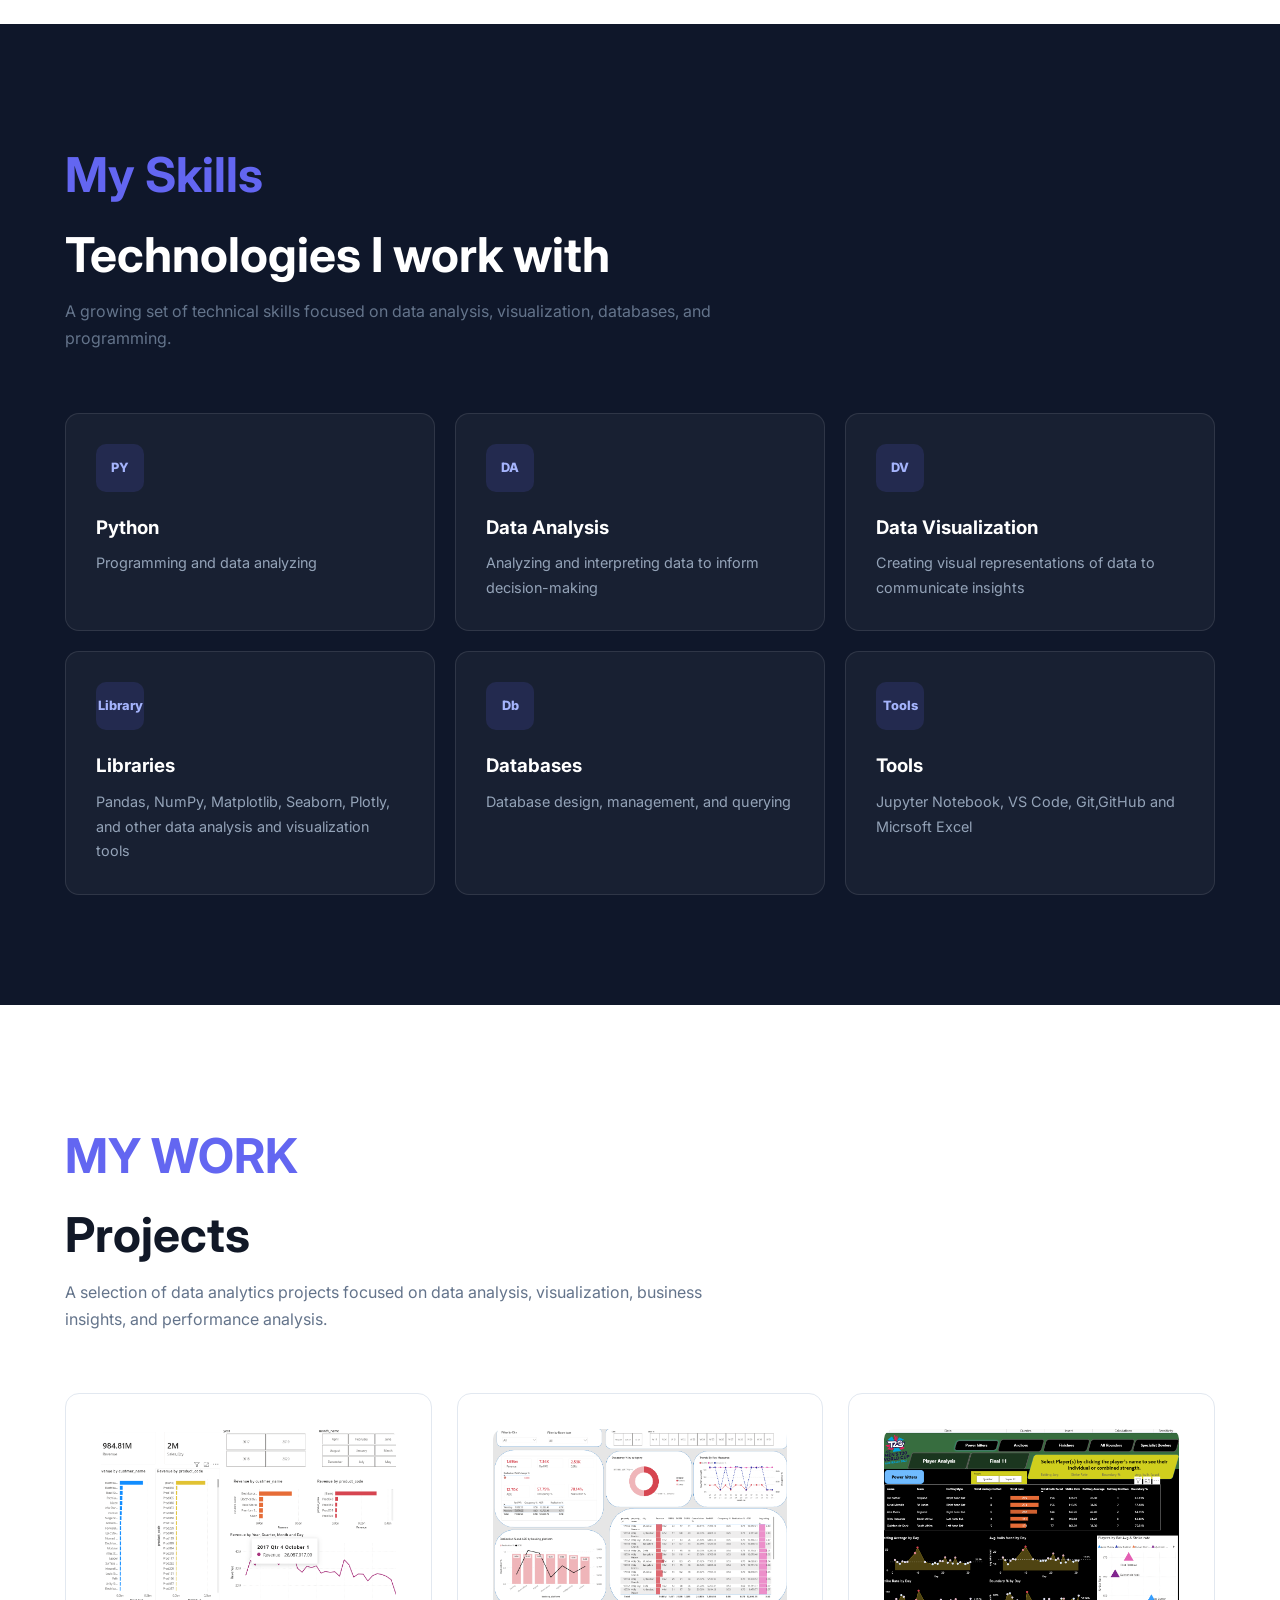
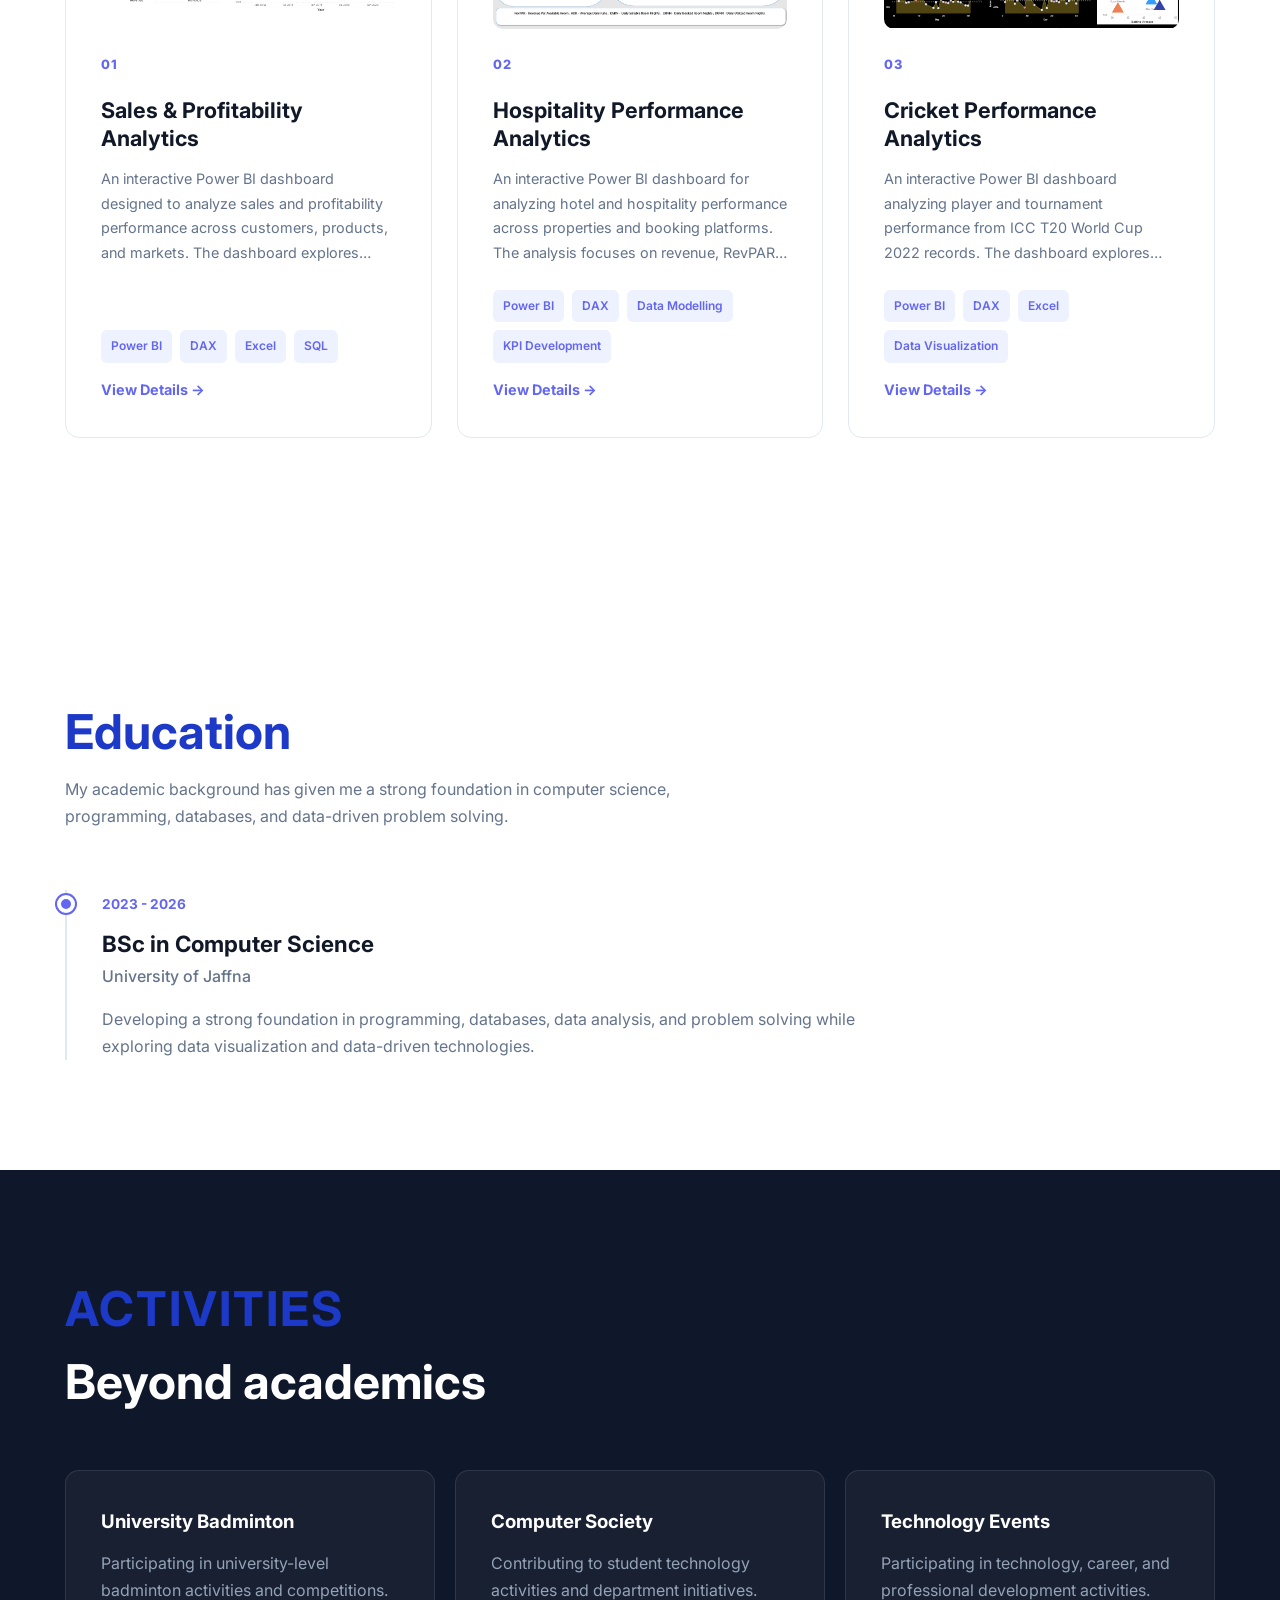
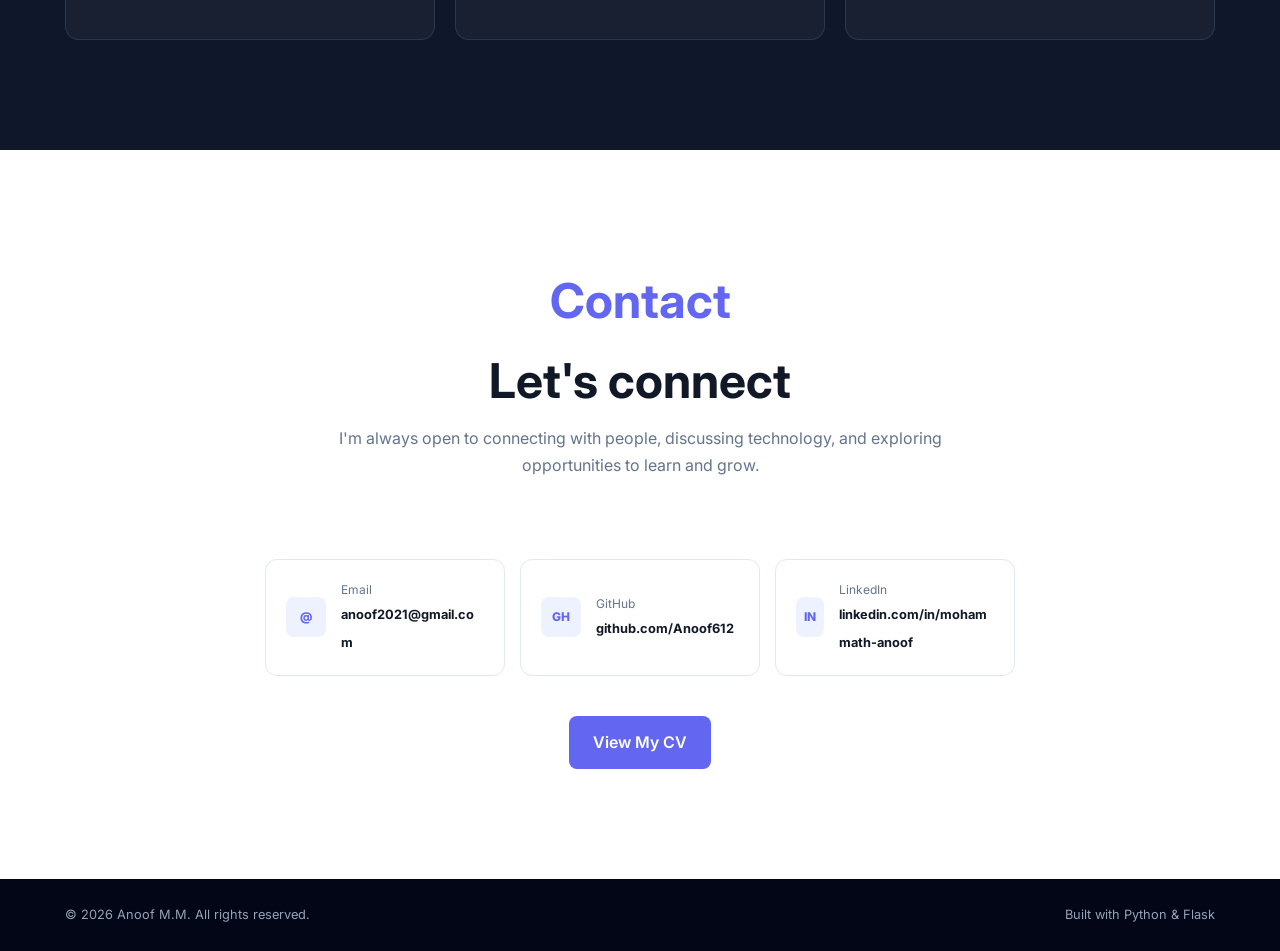
==== commit 61ada83c: "Redesign portfolio projects with pagination and detail pages" ====
--- a/index.html
+++ b/index.html
@@ -392,7 +392,7 @@
         </div>
 
 
-        <div class="projects-grid">
+        <div class="projects-grid" id="projectsGrid">
 
 
             <!-- PROJECT 1 -->
@@ -432,9 +432,9 @@
 
                     </div>
 
-                    <a href="#project-sales" class="project-link">
-                        View Details →
-                    </a>
+                    <a href="projects/sales.html" class="project-link">
+    View Details →
+</a>
 
                 </div>
 
@@ -477,9 +477,9 @@
 
                     </div>
 
-                    <a href="#project-hospitality" class="project-link">
-                        View Details →
-                    </a>
+                    <a href="projects/hospitality.html" class="project-link">
+    View Details →
+</a>
 
                 </div>
 
@@ -522,9 +522,9 @@
 
                     </div>
                     
-                    <a href="#project-cricket" class="project-link">
-                        View Details →
-                    </a>
+                    <a href="projects/cricket.html" class="project-link">
+    View Details →
+</a>
 
                 </div>
 
@@ -532,202 +532,13 @@
 
 
         </div>
+        <!-- PROJECT PAGINATION -->
+<div class="projects-pagination" id="projectsPagination">
+</div>
 
     </div>
 
 </section>
-
-
-
-<!-- =========================================
-     PROJECT DETAILS
-========================================= -->
-
-<section class="project-details-section" id="project-sales">
-
-    <div class="container">
-
-        <div class="project-details">
-
-            <p class="section-label">
-                PROJECT 01
-            </p>
-
-            <h2>Sales & Profitability Analytics</h2>
-
-            <p class="project-details-description">
-                An interactive Power BI dashboard designed to analyze
-                sales and profitability performance across customers,
-                products, and markets. The dashboard provides insights
-                into revenue trends, sales quantity, profit margins,
-                and revenue and profit contributions.
-            </p>
-
-            <div class="project-details-grid">
-
-                <div>
-                    <h3>Key Analysis</h3>
-
-                    <ul>
-                        <li>Revenue and sales quantity analysis</li>
-                        <li>Revenue by customer and product</li>
-                        <li>Revenue trends over time</li>
-                        <li>Profit margin analysis by market</li>
-                        <li>Profit margin analysis by customer</li>
-                        <li>Revenue and profit contribution</li>
-                        <li>Interactive year and month filtering</li>
-                    </ul>
-                </div>
-
-                <div>
-                    <h3>Tools & Technologies</h3>
-
-                    <div class="detail-tools">
-                        <span>Power BI</span>
-                        <span>DAX</span>
-                        <span>Excel</span>
-                        <span>SQL</span>
-                        <span>Data Modelling</span>
-                        <span>Data Visualization</span>
-                    </div>
-                </div>
-
-            </div>
-
-        </div>
-
-    </div>
-
-</section>
-
-
-<!-- =========================================
-     PROJECT 02 DETAILS
-========================================= -->
-
-<section class="project-details-section" id="project-hospitality">
-
-    <div class="container">
-
-        <div class="project-details">
-
-            <p class="section-label">
-                PROJECT 02
-            </p>
-
-            <h2>Hospitality Performance Analytics</h2>
-
-            <p class="project-details-description">
-                An interactive Power BI dashboard for analyzing hotel
-                and hospitality performance across properties and
-                booking platforms. The dashboard focuses on key
-                hospitality performance metrics and property-level
-                analysis.
-            </p>
-
-            <div class="project-details-grid">
-
-                <div>
-                    <h3>Key Analysis</h3>
-
-                    <ul>
-                        <li>Revenue and RevPAR performance</li>
-                        <li>Average Daily Rate (ADR)</li>
-                        <li>Occupancy percentage</li>
-                        <li>Realisation percentage</li>
-                        <li>Daily Sellable Room Nights (DSRN)</li>
-                        <li>Week-over-week performance</li>
-                        <li>Occupancy by property category</li>
-                        <li>Booking-platform performance</li>
-                        <li>Property-level performance</li>
-                    </ul>
-                </div>
-
-                <div>
-                    <h3>Tools & Technologies</h3>
-
-                    <div class="detail-tools">
-                        <span>Power BI</span>
-                        <span>DAX</span>
-                        <span>Data Modelling</span>
-                        <span>KPI Development</span>
-                        <span>Data Visualization</span>
-                    </div>
-                </div>
-
-            </div>
-
-        </div>
-
-    </div>
-
-</section>
-
-
-<!-- =========================================
-     PROJECT 03 DETAILS
-========================================= -->
-
-<section class="project-details-section" id="project-cricket">
-
-    <div class="container">
-
-        <div class="project-details">
-
-            <p class="section-label">
-                PROJECT 03
-            </p>
-
-            <h2>Cricket Performance Analytics</h2>
-
-            <p class="project-details-description">
-                An interactive Power BI dashboard analyzing player
-                and tournament performance using ICC T20 World Cup
-                2022 records. The dashboard provides different
-                analytical views for batting, bowling, all-round
-                performance, and player selection.
-            </p>
-
-            <div class="project-details-grid">
-
-                <div>
-                    <h3>Key Analysis</h3>
-
-                    <ul>
-                        <li>KPI overview</li>
-                        <li>Power hitters analysis</li>
-                        <li>Anchors analysis</li>
-                        <li>Finishers analysis</li>
-                        <li>All-rounder analysis</li>
-                        <li>Bowling performance analysis</li>
-                        <li>Final XI player selection</li>
-                        <li>Player details and match-wise performance</li>
-                        <li>Interactive player tooltips</li>
-                    </ul>
-                </div>
-
-                <div>
-                    <h3>Tools & Technologies</h3>
-
-                    <div class="detail-tools">
-                        <span>Power BI</span>
-                        <span>DAX</span>
-                        <span>Excel</span>
-                        <span>Data Visualization</span>
-                    </div>
-                </div>
-
-            </div>
-
-        </div>
-
-    </div>
-
-</section>
-
-
-
-
 
 
         <!-- ================= EDUCATION ================= -->
@@ -940,7 +751,7 @@
                 </div>
 
 
-                <a href="static/resume/Anoof-CV.pdf"
+                <a href="static/resume/Anoof_Resume.pdf"
                    class="btn btn-primary download-btn"
                    target="_blank">
 
--- a/static/css/style.css
+++ b/static/css/style.css
@@ -1078,4 +1078,204 @@
 
         text-align: center;
     }
-}+}
+/* =========================================
+   PROJECT PAGINATION
+========================================= */
+
+.project-card[hidden] {
+    display: none !important;
+}
+
+.projects-pagination {
+    display: flex;
+    justify-content: center;
+    align-items: center;
+    flex-wrap: wrap;
+    gap: 10px;
+    margin-top: 45px;
+}
+
+.pagination-btn {
+    padding: 10px 16px;
+    border: 1px solid var(--border);
+    background: white;
+    color: var(--text);
+    border-radius: 8px;
+    font-family: inherit;
+    font-size: 0.9rem;
+    font-weight: 600;
+    cursor: pointer;
+    transition: var(--transition);
+}
+
+.pagination-btn:hover:not(:disabled),
+.pagination-btn.active {
+    background: var(--primary);
+    color: white;
+    border-color: var(--primary);
+}
+
+.pagination-btn:disabled {
+    opacity: 0.4;
+    cursor: not-allowed;
+}
+
+/* Equal project card heights */
+
+.project-card {
+    display: flex;
+    flex-direction: column;
+    height: 100%;
+}
+
+.project-content {
+    display: flex;
+    flex-direction: column;
+    flex: 1;
+}
+
+.project-tools {
+    margin-top: auto;
+}
+
+.project-link {
+    align-self: flex-start;
+    margin-top: 15px;
+}
+
+/* Consistent description lengths */
+
+.project-card p {
+    display: -webkit-box;
+    -webkit-box-orient: vertical;
+    -webkit-line-clamp: 4;
+    line-clamp: 4;
+    overflow: hidden;
+}
+
+/* Mobile pagination */
+
+@media (max-width: 600px) {
+    .projects-pagination {
+        gap: 6px;
+    }
+
+    .pagination-btn {
+        padding: 8px 12px;
+        font-size: 0.8rem;
+    }
+}
+
+
+/* =========================================
+   INDIVIDUAL PROJECT DETAILS PAGE
+========================================= */
+
+.project-page {
+    padding: 150px 0 100px;
+    min-height: 100vh;
+    background: #f8fafc;
+}
+
+.project-page-header {
+    max-width: 850px;
+    margin-bottom: 45px;
+}
+
+.project-page-header h1 {
+    font-size: clamp(2.2rem, 5vw, 3.5rem);
+    line-height: 1.2;
+    margin-bottom: 25px;
+    color: var(--dark);
+}
+
+.project-page-description {
+    font-size: 1.05rem;
+    color: var(--text-light);
+    line-height: 1.9;
+}
+
+.project-page-image {
+    background: white;
+    border: 1px solid var(--border);
+    padding: 20px;
+    border-radius: 16px;
+    margin-bottom: 60px;
+    box-shadow: 0 15px 45px rgba(15, 23, 42, 0.05);
+}
+
+.project-page-image img {
+    width: 100%;
+    height: auto;
+    border-radius: 10px;
+    object-fit: contain;
+}
+
+.project-page-grid {
+    display: grid;
+    grid-template-columns: 1.5fr 0.7fr;
+    gap: 60px;
+    align-items: start;
+}
+
+.project-page-content h2 {
+    font-size: 1.5rem;
+    margin-bottom: 20px;
+    margin-top: 35px;
+}
+
+.project-page-content h2:first-child {
+    margin-top: 0;
+}
+
+.project-page-content p,
+.project-page-content li {
+    color: var(--text-light);
+    line-height: 1.9;
+}
+
+.project-page-content ul {
+    padding-left: 22px;
+}
+
+.project-page-content li {
+    margin-bottom: 10px;
+}
+
+.project-page-sidebar {
+    padding: 30px;
+    background: white;
+    border: 1px solid var(--border);
+    border-radius: 14px;
+}
+
+.project-page-sidebar h3 {
+    margin-bottom: 20px;
+}
+
+.project-back-button {
+    margin-top: 30px;
+    width: 100%;
+}
+
+@media (max-width: 900px) {
+    .project-page-grid {
+        grid-template-columns: 1fr;
+        gap: 35px;
+    }
+}
+
+@media (max-width: 600px) {
+    .project-page {
+        padding: 120px 0 70px;
+    }
+
+    .project-page-image {
+        padding: 10px;
+    }
+
+    .project-page-header h1 {
+        font-size: 2rem;
+    }
+}
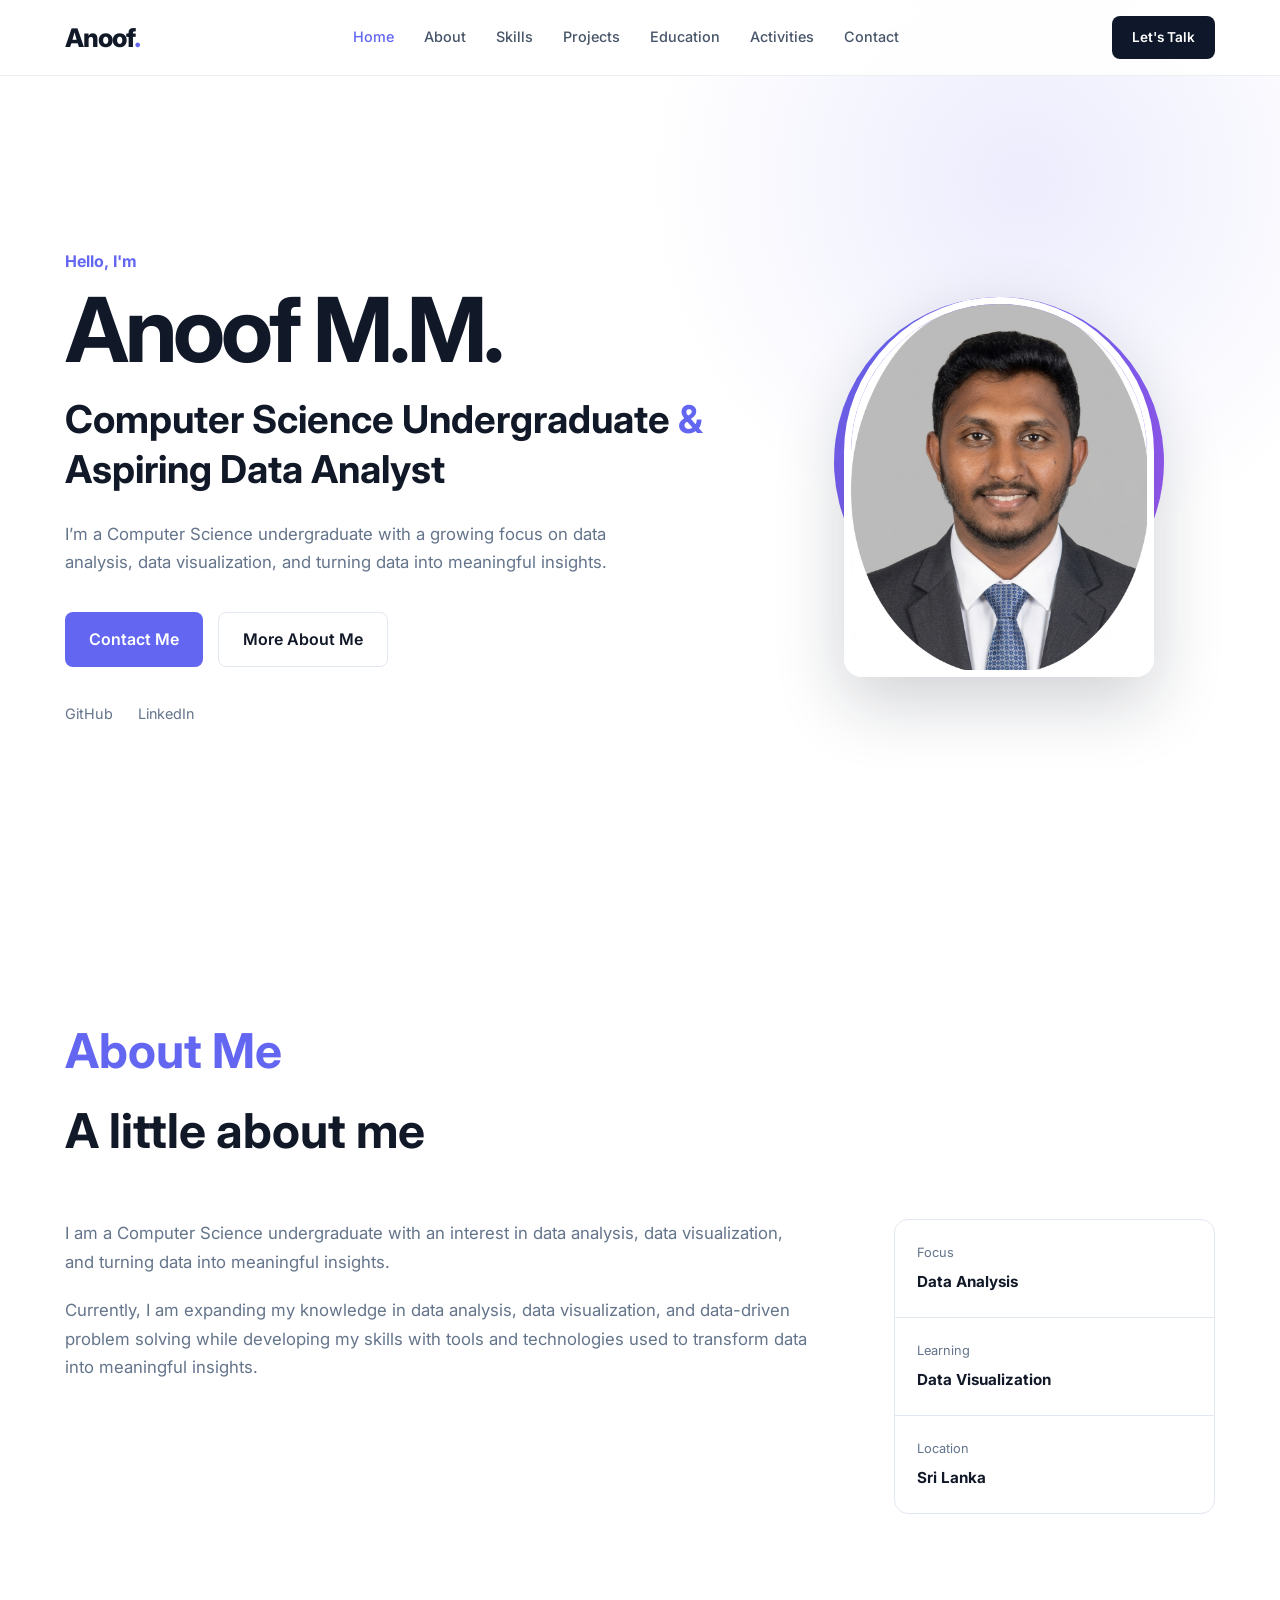
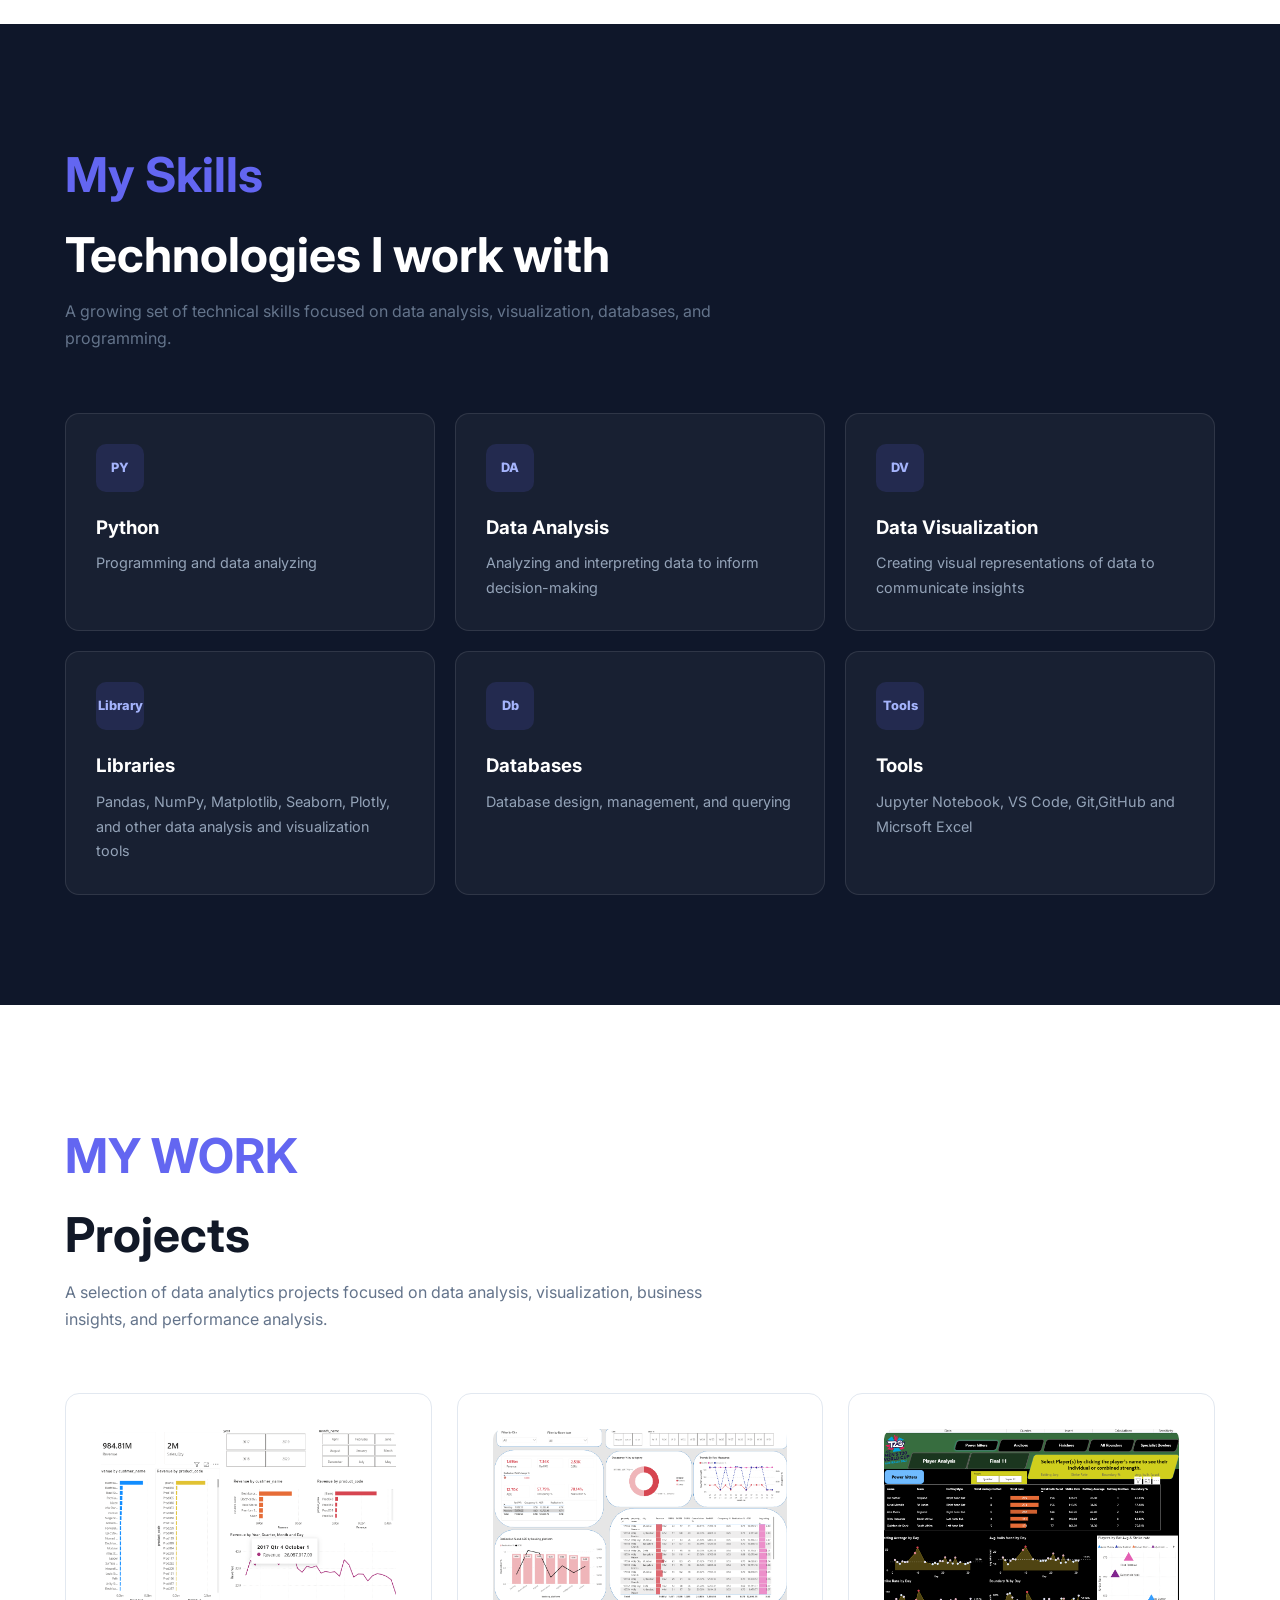
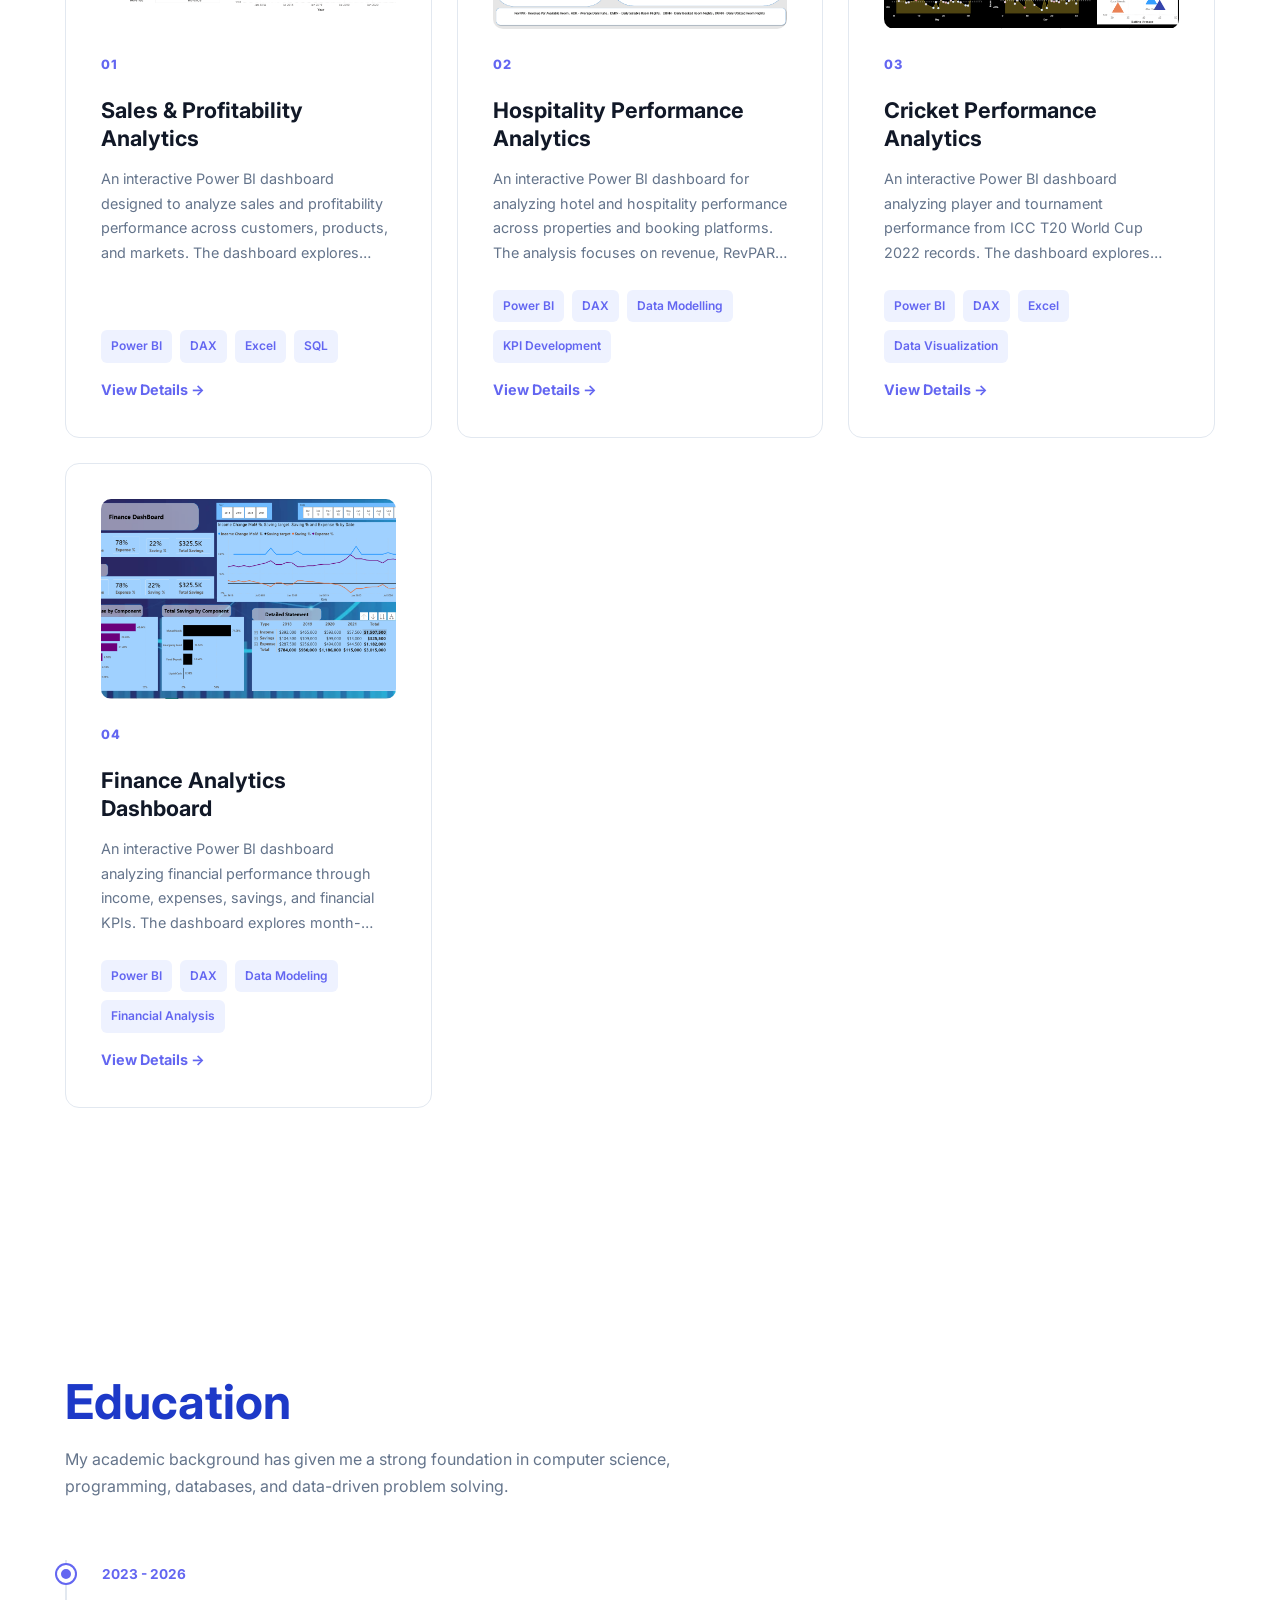
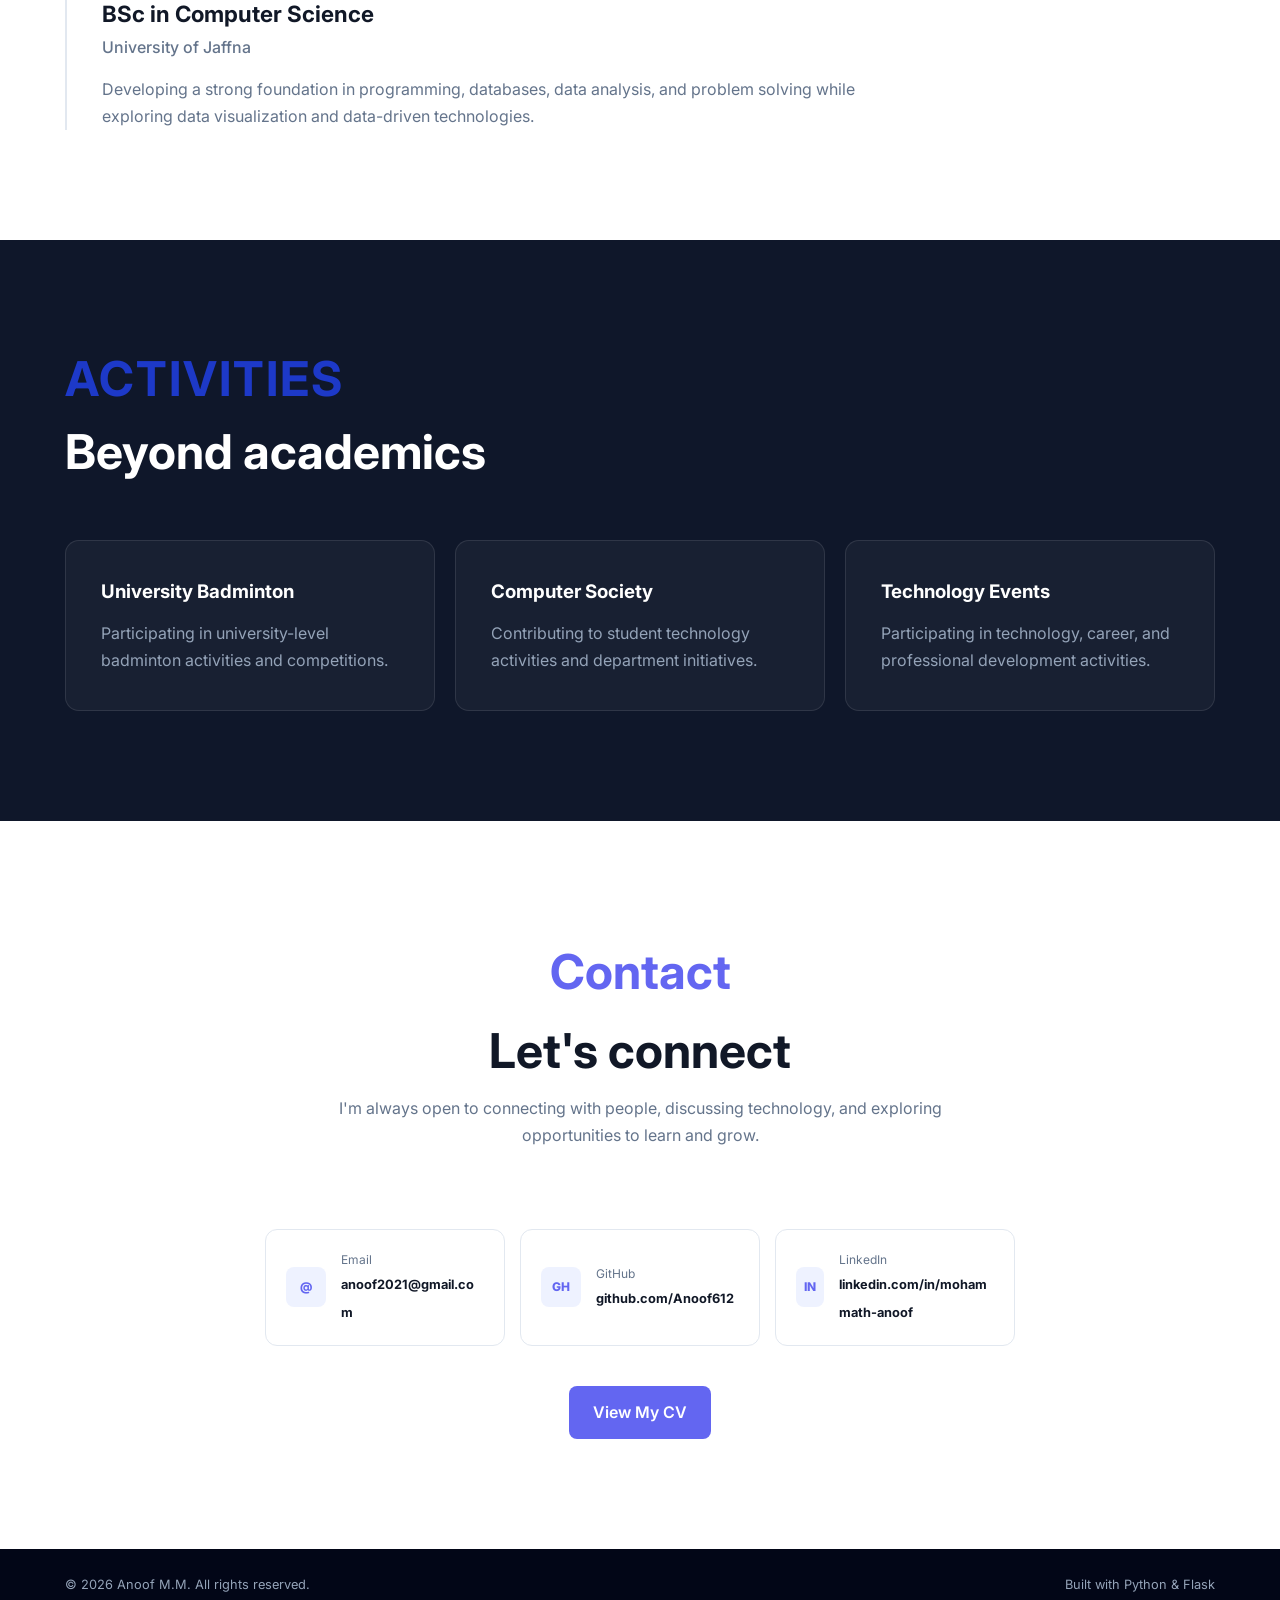
==== commit 083dc506: "Add Finance Analytics Power BI project" ====
--- a/index.html
+++ b/index.html
@@ -523,12 +523,57 @@
                     </div>
                     
                     <a href="projects/cricket.html" class="project-link">
-    View Details →
-</a>
+                        View Details →
+                    </a>
 
                 </div>
 
             </div>
+
+            
+<!-- PROJECT 4 - FINANCE ANALYTICS -->
+
+<div class="project-card">
+
+    <div class="project-image">
+        <img src="static/images/finance-dashboard.png"
+             alt="Finance Analytics Dashboard">
+    </div>
+
+    <div class="project-content">
+
+        <span class="project-number">
+            04
+        </span>
+
+        <h3>
+            Finance Analytics Dashboard
+        </h3>
+
+        <p>
+            An interactive Power BI dashboard analyzing
+            financial performance through income, expenses,
+            savings, and financial KPIs. The dashboard
+            explores month-over-month income trends,
+            expense and savings breakdowns, and
+            yearly financial comparisons.
+        </p>
+
+        <div class="project-tools">
+            <span>Power BI</span>
+            <span>DAX</span>
+            <span>Data Modeling</span>
+            <span>Financial Analysis</span>
+        </div>
+
+        <a href="projects/finance.html" class="project-link">
+            View Details →
+        </a>
+
+    </div>
+
+</div>
+
 
 
         </div>
